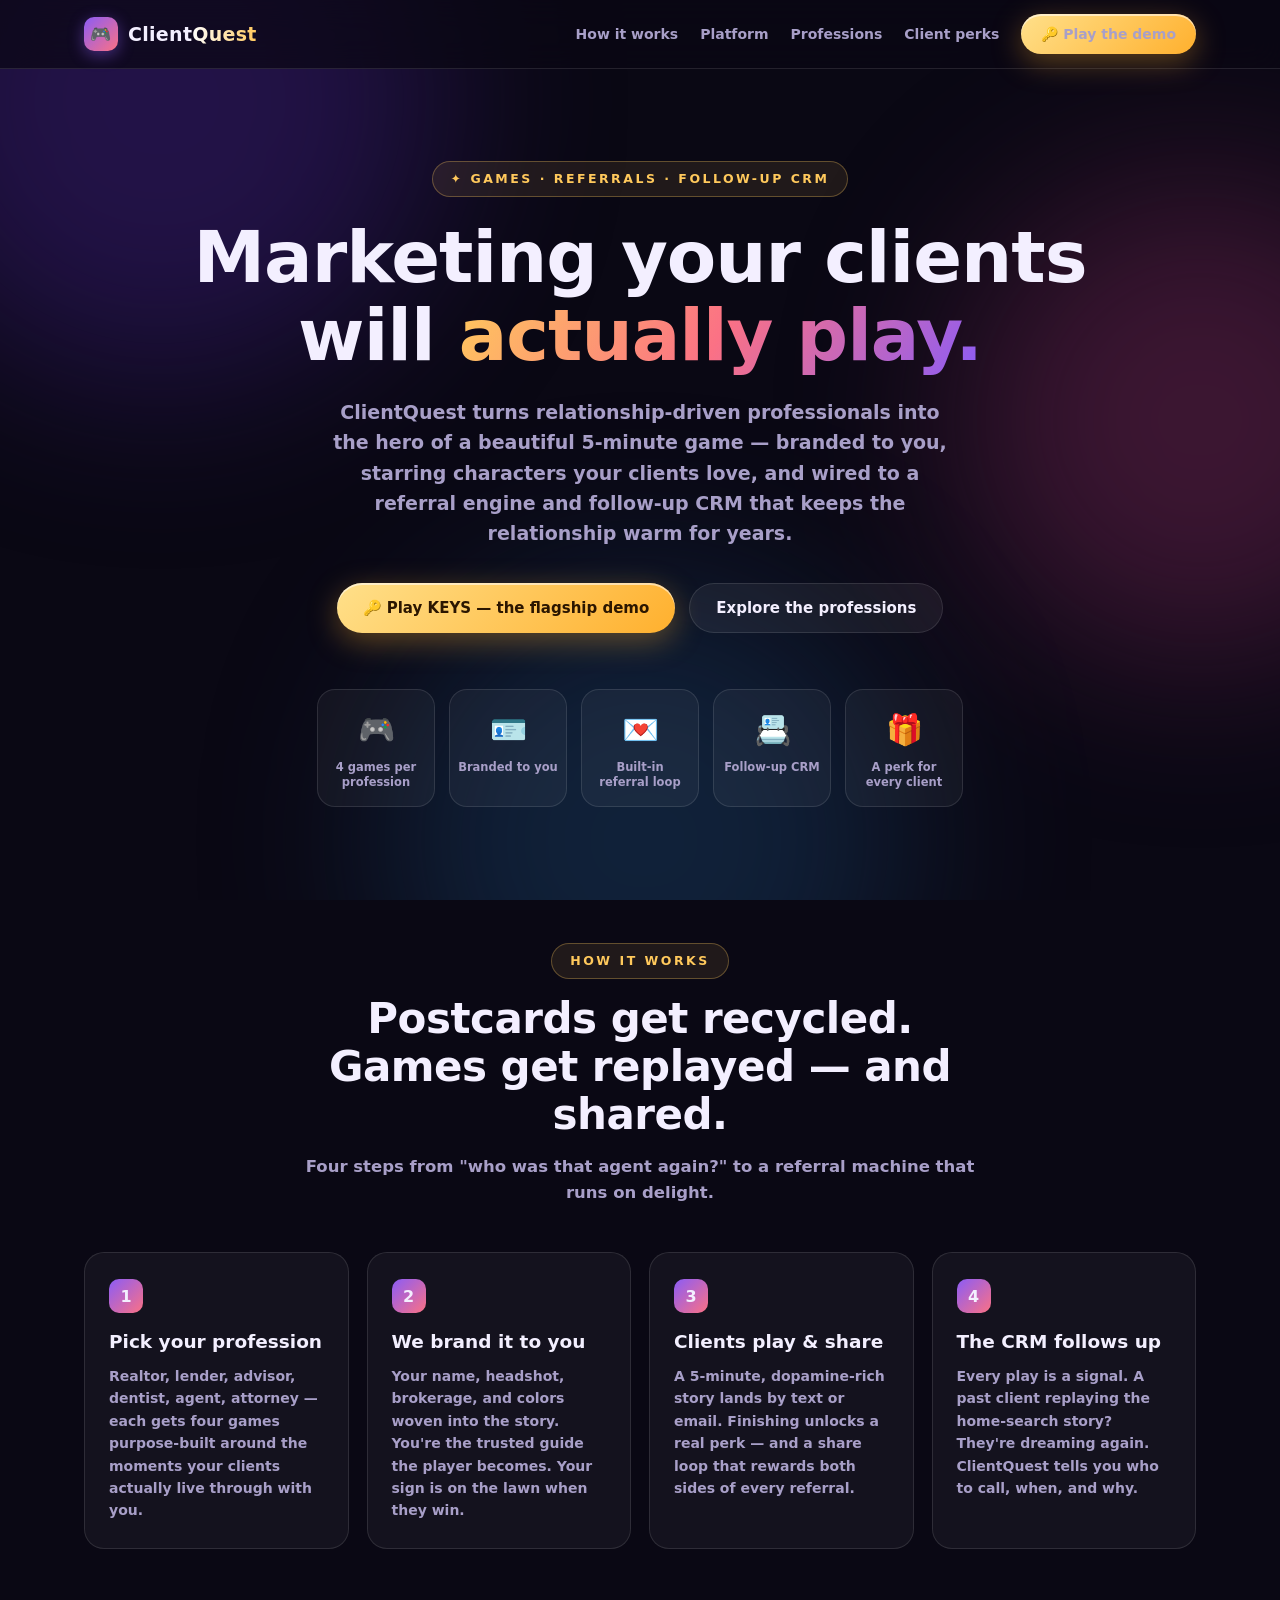
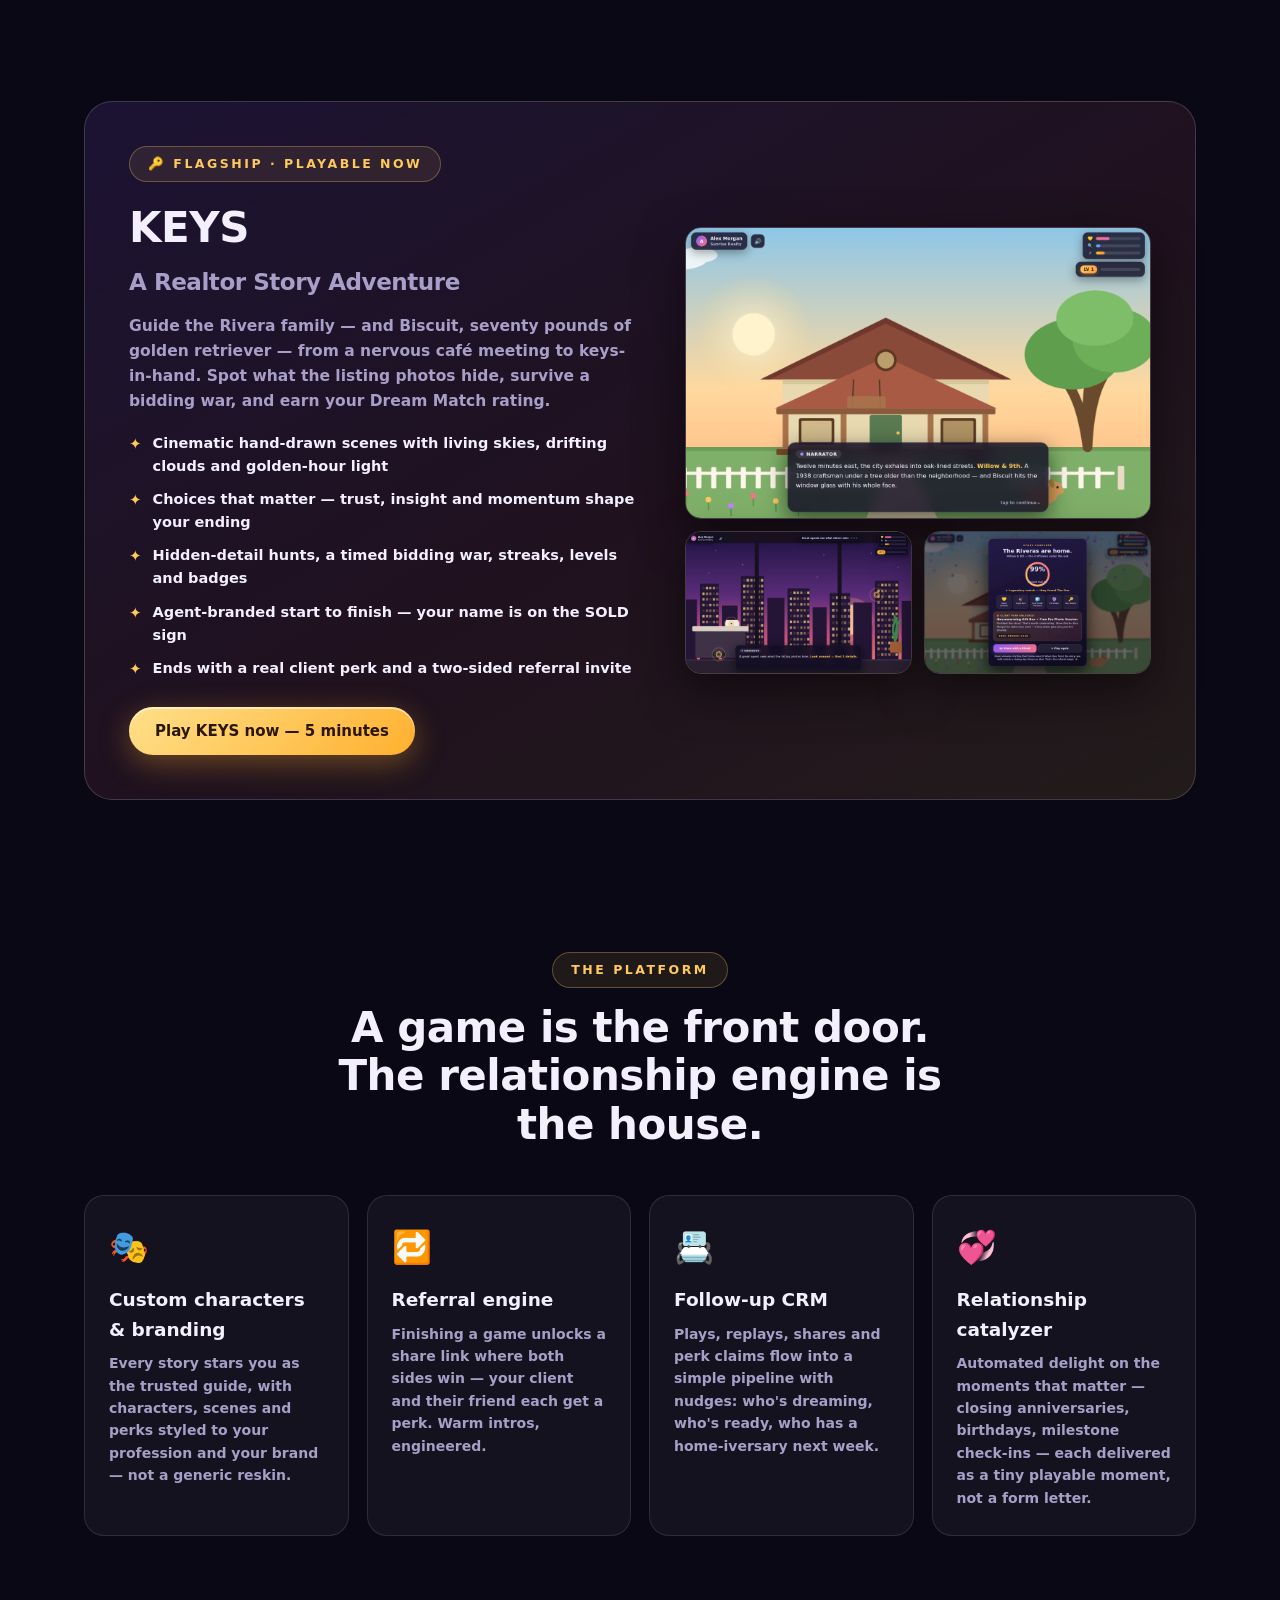
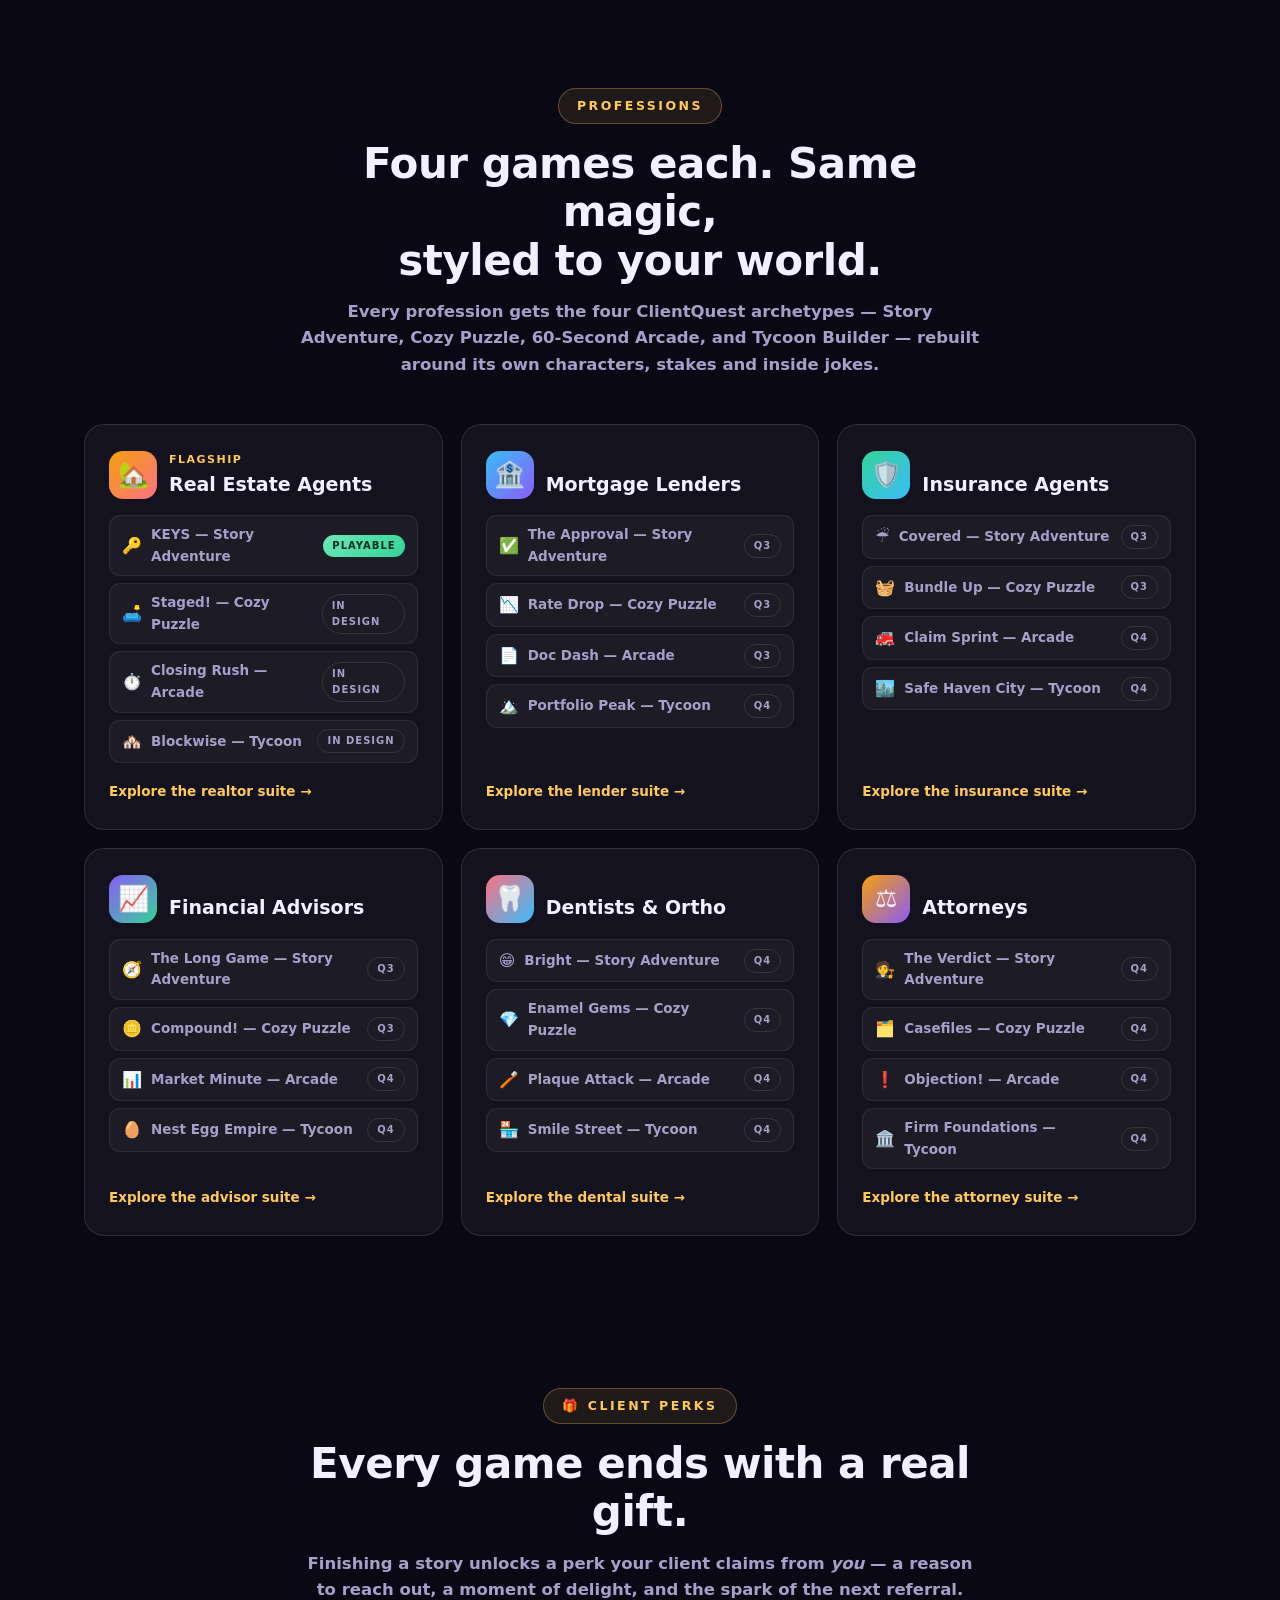
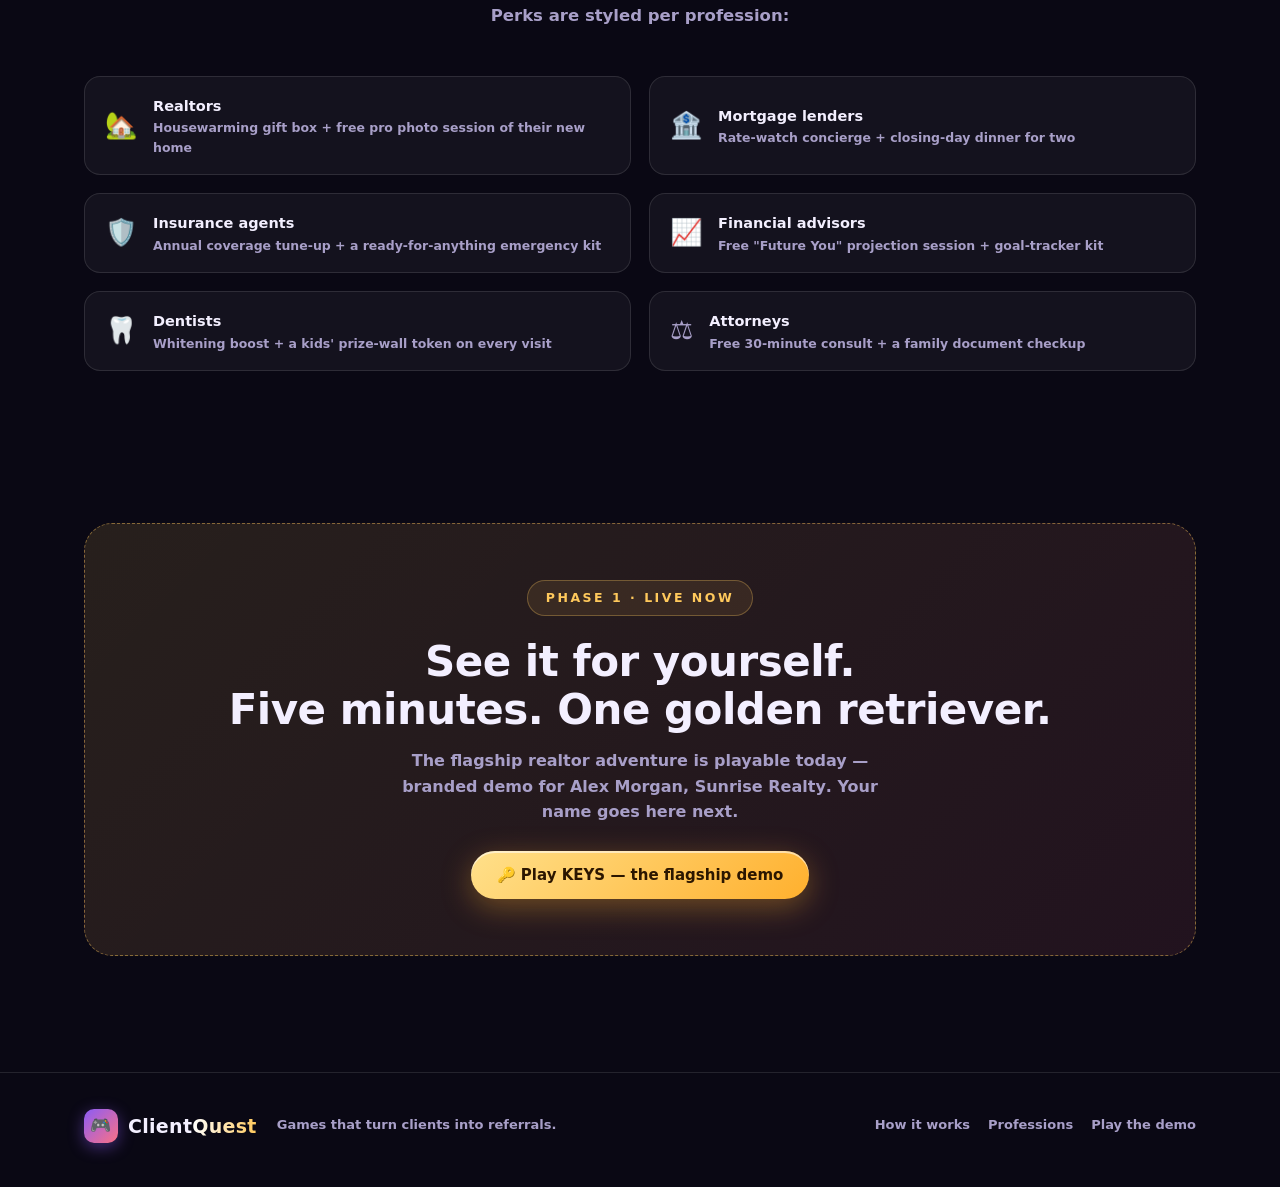
==== index.html @ b37cc3b4 "Add ClientQuest site and KEYS realtor story adventure flagship demo Phase 1: full marketing site (la" ====
<!DOCTYPE html>
<html lang="en">
<head>
<meta charset="UTF-8">
<meta name="viewport" content="width=device-width, initial-scale=1.0">
<title>ClientQuest — Marketing Your Clients Will Actually Play</title>
<meta name="description" content="Custom-branded story games for relationship-driven professionals. Every player becomes a warm lead: referral engine, follow-up CRM, and a fun perk for every client.">
<link rel="icon" href="data:image/svg+xml,<svg xmlns='http://www.w3.org/2000/svg' viewBox='0 0 100 100'><text y='.9em' font-size='90'>🎮</text></svg>">
<link rel="stylesheet" href="css/site.css">
</head>
<body>
<div class="bg-blobs"><div class="blob b1"></div><div class="blob b2"></div><div class="blob b3"></div></div>

<nav>
  <div class="nav-inner">
    <a class="logo" href="index.html"><span class="mark">🎮</span><span>Client<b>Quest</b></span></a>
    <div class="nav-links">
      <a href="#how">How it works</a>
      <a href="#platform">Platform</a>
      <a href="#professions">Professions</a>
      <a href="#perks">Client perks</a>
      <a class="btn btn-gold btn-sm" href="games/realtor/keys/index.html">🔑 Play the demo</a>
    </div>
  </div>
</nav>

<!-- ============ HERO ============ -->
<header class="hero wrap">
  <div class="kicker">✦ Games · Referrals · Follow-up CRM</div>
  <h1>Marketing your clients<br>will <span class="grad">actually play.</span></h1>
  <p class="sub">ClientQuest turns relationship-driven professionals into the hero of a beautiful 5-minute game — branded to you, starring characters your clients love, and wired to a referral engine and follow-up CRM that keeps the relationship warm for years.</p>
  <div class="ctas">
    <a class="btn btn-gold" href="games/realtor/keys/index.html">🔑 Play KEYS — the flagship demo</a>
    <a class="btn btn-ghost" href="#professions">Explore the professions</a>
  </div>
  <div class="tiles">
    <div class="tile"><span class="e">🎮</span><span class="n">4 games per profession</span></div>
    <div class="tile"><span class="e">🪪</span><span class="n">Branded to you</span></div>
    <div class="tile"><span class="e">💌</span><span class="n">Built-in referral loop</span></div>
    <div class="tile"><span class="e">📇</span><span class="n">Follow-up CRM</span></div>
    <div class="tile"><span class="e">🎁</span><span class="n">A perk for every client</span></div>
  </div>
</header>

<!-- ============ HOW IT WORKS ============ -->
<section id="how">
  <div class="wrap">
    <div class="sec-head reveal">
      <div class="kicker">How it works</div>
      <h2>Postcards get recycled.<br>Games get replayed — and shared.</h2>
      <p>Four steps from "who was that agent again?" to a referral machine that runs on delight.</p>
    </div>
    <div class="grid cols4">
      <div class="card reveal"><span class="step-num">1</span><h3>Pick your profession</h3><p>Realtor, lender, advisor, dentist, agent, attorney — each gets four games purpose-built around the moments your clients actually live through with you.</p></div>
      <div class="card reveal"><span class="step-num">2</span><h3>We brand it to you</h3><p>Your name, headshot, brokerage, and colors woven into the story. You're the trusted guide the player becomes. Your sign is on the lawn when they win.</p></div>
      <div class="card reveal"><span class="step-num">3</span><h3>Clients play &amp; share</h3><p>A 5-minute, dopamine-rich story lands by text or email. Finishing unlocks a real perk — and a share loop that rewards both sides of every referral.</p></div>
      <div class="card reveal"><span class="step-num">4</span><h3>The CRM follows up</h3><p>Every play is a signal. A past client replaying the home-search story? They're dreaming again. ClientQuest tells you who to call, when, and why.</p></div>
    </div>
  </div>
</section>

<!-- ============ FLAGSHIP DEMO ============ -->
<section id="demo">
  <div class="wrap">
    <div class="demo-panel reveal">
      <div>
        <div class="kicker">🔑 Flagship · Playable now</div>
        <h2>KEYS<br><span style="font-size:.55em;color:var(--muted)">A Realtor Story Adventure</span></h2>
        <p>Guide the Rivera family — and Biscuit, seventy pounds of golden retriever — from a nervous café meeting to keys-in-hand. Spot what the listing photos hide, survive a bidding war, and earn your Dream Match rating.</p>
        <ul class="feat-list">
          <li>Cinematic hand-drawn scenes with living skies, drifting clouds and golden-hour light</li>
          <li>Choices that matter — trust, insight and momentum shape your ending</li>
          <li>Hidden-detail hunts, a timed bidding war, streaks, levels and badges</li>
          <li>Agent-branded start to finish — your name is on the SOLD sign</li>
          <li>Ends with a real client perk and a two-sided referral invite</li>
        </ul>
        <a class="btn btn-gold" href="games/realtor/keys/index.html">Play KEYS now — 5 minutes</a>
      </div>
      <div class="demo-shots">
        <img class="wide" src="assets/keys-bungalow.png" alt="KEYS gameplay — the craftsman bungalow at golden hour">
        <img src="assets/keys-loft.png" alt="KEYS gameplay — hidden detail hunt in the downtown loft">
        <img src="assets/keys-end.png" alt="KEYS ending — Dream Match score, badges and client perk">
      </div>
    </div>
  </div>
</section>

<!-- ============ PLATFORM ============ -->
<section id="platform">
  <div class="wrap">
    <div class="sec-head reveal">
      <div class="kicker">The platform</div>
      <h2>A game is the front door.<br>The relationship engine is the house.</h2>
    </div>
    <div class="grid cols4">
      <div class="card reveal"><span class="e">🎭</span><h3>Custom characters &amp; branding</h3><p>Every story stars you as the trusted guide, with characters, scenes and perks styled to your profession and your brand — not a generic reskin.</p></div>
      <div class="card reveal"><span class="e">🔁</span><h3>Referral engine</h3><p>Finishing a game unlocks a share link where <b>both sides win</b> — your client and their friend each get a perk. Warm intros, engineered.</p></div>
      <div class="card reveal"><span class="e">📇</span><h3>Follow-up CRM</h3><p>Plays, replays, shares and perk claims flow into a simple pipeline with nudges: who's dreaming, who's ready, who has a home-iversary next week.</p></div>
      <div class="card reveal"><span class="e">💞</span><h3>Relationship catalyzer</h3><p>Automated delight on the moments that matter — closing anniversaries, birthdays, milestone check-ins — each delivered as a tiny playable moment, not a form letter.</p></div>
    </div>
  </div>
</section>

<!-- ============ PROFESSIONS ============ -->
<section id="professions">
  <div class="wrap">
    <div class="sec-head reveal">
      <div class="kicker">Professions</div>
      <h2>Four games each. Same magic,<br>styled to your world.</h2>
      <p>Every profession gets the four ClientQuest archetypes — Story Adventure, Cozy Puzzle, 60-Second Arcade, and Tycoon Builder — rebuilt around its own characters, stakes and inside jokes.</p>
    </div>
    <div class="grid cols3">

      <div class="card prof-card reveal" style="--pa:#f59e0b;--pb:#fb7185">
        <div class="top"><span class="pe">🏡</span><div><div class="flag">Flagship</div><h3>Real Estate Agents</h3></div></div>
        <ul class="gamelist">
          <li><span class="ge">🔑</span>KEYS — Story Adventure<span class="live">PLAYABLE</span></li>
          <li><span class="ge">🛋️</span>Staged! — Cozy Puzzle<span class="soon">IN DESIGN</span></li>
          <li><span class="ge">⏱️</span>Closing Rush — Arcade<span class="soon">IN DESIGN</span></li>
          <li><span class="ge">🏘️</span>Blockwise — Tycoon<span class="soon">IN DESIGN</span></li>
        </ul>
        <a class="more" href="professions/real-estate.html">Explore the realtor suite →</a>
      </div>

      <div class="card prof-card reveal" style="--pa:#38bdf8;--pb:#8b5cf6">
        <div class="top"><span class="pe">🏦</span><div><div class="flag">&nbsp;</div><h3>Mortgage Lenders</h3></div></div>
        <ul class="gamelist">
          <li><span class="ge">✅</span>The Approval — Story Adventure<span class="soon">Q3</span></li>
          <li><span class="ge">📉</span>Rate Drop — Cozy Puzzle<span class="soon">Q3</span></li>
          <li><span class="ge">📄</span>Doc Dash — Arcade<span class="soon">Q3</span></li>
          <li><span class="ge">🏔️</span>Portfolio Peak — Tycoon<span class="soon">Q4</span></li>
        </ul>
        <a class="more" href="professions/mortgage-lenders.html">Explore the lender suite →</a>
      </div>

      <div class="card prof-card reveal" style="--pa:#34d399;--pb:#38bdf8">
        <div class="top"><span class="pe">🛡️</span><div><div class="flag">&nbsp;</div><h3>Insurance Agents</h3></div></div>
        <ul class="gamelist">
          <li><span class="ge">☔</span>Covered — Story Adventure<span class="soon">Q3</span></li>
          <li><span class="ge">🧺</span>Bundle Up — Cozy Puzzle<span class="soon">Q3</span></li>
          <li><span class="ge">🚒</span>Claim Sprint — Arcade<span class="soon">Q4</span></li>
          <li><span class="ge">🏙️</span>Safe Haven City — Tycoon<span class="soon">Q4</span></li>
        </ul>
        <a class="more" href="professions/insurance-agents.html">Explore the insurance suite →</a>
      </div>

      <div class="card prof-card reveal" style="--pa:#8b5cf6;--pb:#34d399">
        <div class="top"><span class="pe">📈</span><div><div class="flag">&nbsp;</div><h3>Financial Advisors</h3></div></div>
        <ul class="gamelist">
          <li><span class="ge">🧭</span>The Long Game — Story Adventure<span class="soon">Q3</span></li>
          <li><span class="ge">🪙</span>Compound! — Cozy Puzzle<span class="soon">Q3</span></li>
          <li><span class="ge">📊</span>Market Minute — Arcade<span class="soon">Q4</span></li>
          <li><span class="ge">🥚</span>Nest Egg Empire — Tycoon<span class="soon">Q4</span></li>
        </ul>
        <a class="more" href="professions/financial-advisors.html">Explore the advisor suite →</a>
      </div>

      <div class="card prof-card reveal" style="--pa:#fb7185;--pb:#38bdf8">
        <div class="top"><span class="pe">🦷</span><div><div class="flag">&nbsp;</div><h3>Dentists &amp; Ortho</h3></div></div>
        <ul class="gamelist">
          <li><span class="ge">😁</span>Bright — Story Adventure<span class="soon">Q4</span></li>
          <li><span class="ge">💎</span>Enamel Gems — Cozy Puzzle<span class="soon">Q4</span></li>
          <li><span class="ge">🪥</span>Plaque Attack — Arcade<span class="soon">Q4</span></li>
          <li><span class="ge">🏪</span>Smile Street — Tycoon<span class="soon">Q4</span></li>
        </ul>
        <a class="more" href="professions/dentists.html">Explore the dental suite →</a>
      </div>

      <div class="card prof-card reveal" style="--pa:#f59e0b;--pb:#8b5cf6">
        <div class="top"><span class="pe">⚖️</span><div><div class="flag">&nbsp;</div><h3>Attorneys</h3></div></div>
        <ul class="gamelist">
          <li><span class="ge">🧑‍⚖️</span>The Verdict — Story Adventure<span class="soon">Q4</span></li>
          <li><span class="ge">🗂️</span>Casefiles — Cozy Puzzle<span class="soon">Q4</span></li>
          <li><span class="ge">❗</span>Objection! — Arcade<span class="soon">Q4</span></li>
          <li><span class="ge">🏛️</span>Firm Foundations — Tycoon<span class="soon">Q4</span></li>
        </ul>
        <a class="more" href="professions/attorneys.html">Explore the attorney suite →</a>
      </div>

    </div>
  </div>
</section>

<!-- ============ PERKS ============ -->
<section id="perks">
  <div class="wrap">
    <div class="sec-head reveal">
      <div class="kicker">🎁 Client perks</div>
      <h2>Every game ends with a real gift.</h2>
      <p>Finishing a story unlocks a perk your client claims from <em>you</em> — a reason to reach out, a moment of delight, and the spark of the next referral. Perks are styled per profession:</p>
    </div>
    <div class="grid cols2">
      <div class="perk-row reveal"><span class="pe">🏡</span><div><b>Realtors</b><span>Housewarming gift box + free pro photo session of their new home</span></div></div>
      <div class="perk-row reveal"><span class="pe">🏦</span><div><b>Mortgage lenders</b><span>Rate-watch concierge + closing-day dinner for two</span></div></div>
      <div class="perk-row reveal"><span class="pe">🛡️</span><div><b>Insurance agents</b><span>Annual coverage tune-up + a ready-for-anything emergency kit</span></div></div>
      <div class="perk-row reveal"><span class="pe">📈</span><div><b>Financial advisors</b><span>Free "Future You" projection session + goal-tracker kit</span></div></div>
      <div class="perk-row reveal"><span class="pe">🦷</span><div><b>Dentists</b><span>Whitening boost + a kids' prize-wall token on every visit</span></div></div>
      <div class="perk-row reveal"><span class="pe">⚖️</span><div><b>Attorneys</b><span>Free 30-minute consult + a family document checkup</span></div></div>
    </div>
  </div>
</section>

<!-- ============ CTA ============ -->
<section>
  <div class="wrap">
    <div class="cta-band reveal">
      <div class="kicker">Phase 1 · Live now</div>
      <h2>See it for yourself.<br>Five minutes. One golden retriever.</h2>
      <p style="color:var(--muted);font-weight:600;margin:14px auto 26px;max-width:520px">The flagship realtor adventure is playable today — branded demo for <b>Alex Morgan, Sunrise Realty</b>. Your name goes here next.</p>
      <a class="btn btn-gold" href="games/realtor/keys/index.html">🔑 Play KEYS — the flagship demo</a>
    </div>
  </div>
</section>

<footer>
  <div class="wrap foot-inner">
    <a class="logo" href="index.html"><span class="mark">🎮</span><span>Client<b>Quest</b></span></a>
    <span class="muted">Games that turn clients into referrals.</span>
    <div class="right">
      <a href="#how">How it works</a>
      <a href="#professions">Professions</a>
      <a href="games/realtor/keys/index.html">Play the demo</a>
    </div>
  </div>
</footer>

<script src="js/site.js"></script>
</body>
</html>
---- css/site.css ----
/* =====================================================
   ClientQuest — shared site styles
===================================================== */
:root{
  --ink:#0a0814;
  --ink2:#110d22;
  --card:rgba(255,255,255,.045);
  --edge:rgba(255,255,255,.11);
  --text:#f3efff;
  --muted:#a89fc8;
  --gold:#ffc95c;
  --gold-hot:#ffb02e;
  --violet:#8b5cf6;
  --rose:#fb7185;
  --sky:#38bdf8;
  --mint:#34d399;
  --radius:20px;
  --maxw:1160px;
}
*{margin:0;padding:0;box-sizing:border-box}
html{scroll-behavior:smooth}
body{
  font-family:ui-rounded,'SF Pro Rounded','Segoe UI',system-ui,-apple-system,sans-serif;
  background:var(--ink);color:var(--text);line-height:1.6;overflow-x:hidden;
}
a{color:inherit;text-decoration:none}
img{max-width:100%;display:block}
.wrap{max-width:var(--maxw);margin:0 auto;padding:0 24px}

/* ---------- background glow ---------- */
.bg-blobs{position:fixed;inset:0;z-index:-1;overflow:hidden;pointer-events:none}
.blob{position:absolute;border-radius:50%;filter:blur(90px);opacity:.5;animation:blobfloat 18s ease-in-out infinite alternate}
.blob.b1{width:560px;height:560px;background:#3b1d7a;top:-180px;left:-120px}
.blob.b2{width:480px;height:480px;background:#6e2450;top:20%;right:-160px;animation-delay:-6s}
.blob.b3{width:520px;height:520px;background:#173a5e;bottom:-200px;left:30%;animation-delay:-12s}
@keyframes blobfloat{from{transform:translate(0,0) scale(1)}to{transform:translate(60px,40px) scale(1.12)}}

/* ---------- nav ---------- */
nav{
  position:sticky;top:0;z-index:100;backdrop-filter:blur(16px);
  background:rgba(10,8,20,.72);border-bottom:1px solid var(--edge);
}
.nav-inner{max-width:var(--maxw);margin:0 auto;padding:14px 24px;display:flex;align-items:center;gap:26px}
.logo{display:flex;align-items:center;gap:10px;font-weight:900;font-size:19px;letter-spacing:.3px}
.logo .mark{
  width:34px;height:34px;border-radius:10px;display:grid;place-items:center;font-size:17px;
  background:linear-gradient(135deg,var(--violet),var(--rose));box-shadow:0 4px 16px rgba(139,92,246,.45);
}
.logo b{background:linear-gradient(90deg,#fff,var(--gold));-webkit-background-clip:text;background-clip:text;color:transparent}
.nav-links{display:flex;gap:22px;margin-left:auto;align-items:center}
.nav-links a{font-size:14px;font-weight:700;color:var(--muted);transition:color .2s}
.nav-links a:hover{color:var(--text)}
.btn{
  display:inline-flex;align-items:center;gap:8px;font-weight:900;cursor:pointer;border:none;font-family:inherit;
  border-radius:99px;transition:transform .18s,box-shadow .18s;white-space:nowrap;
}
.btn-gold{
  background:linear-gradient(135deg,#ffe08a,var(--gold-hot));color:#2b1600;
  padding:12px 26px;font-size:15px;box-shadow:0 8px 30px rgba(255,176,46,.35),inset 0 2px 0 rgba(255,255,255,.55);
}
.btn-gold:hover{transform:translateY(-2px) scale(1.03);box-shadow:0 12px 44px rgba(255,176,46,.5),inset 0 2px 0 rgba(255,255,255,.55)}
.btn-ghost{
  background:rgba(255,255,255,.06);color:var(--text);border:1.5px solid var(--edge);
  padding:12px 26px;font-size:15px;
}
.btn-ghost:hover{transform:translateY(-2px);border-color:rgba(255,255,255,.3)}
.btn-sm{padding:9px 20px;font-size:13.5px}

/* ---------- hero ---------- */
.hero{padding:92px 0 60px;text-align:center;position:relative}
.kicker{
  display:inline-flex;align-items:center;gap:8px;font-size:12.5px;font-weight:900;letter-spacing:2.5px;
  text-transform:uppercase;color:var(--gold);background:rgba(255,201,92,.09);
  border:1px solid rgba(255,201,92,.3);border-radius:99px;padding:7px 18px;margin-bottom:22px;
}
h1{
  font-size:clamp(38px,6.4vw,72px);font-weight:900;line-height:1.08;letter-spacing:-1px;
  max-width:900px;margin:0 auto;
}
h1 .grad{background:linear-gradient(120deg,var(--gold) 0%,var(--rose) 50%,var(--violet) 100%);-webkit-background-clip:text;background-clip:text;color:transparent}
.hero .sub{max-width:640px;margin:22px auto 0;font-size:clamp(16px,2.2vw,19px);color:var(--muted);font-weight:600}
.hero .ctas{display:flex;gap:14px;justify-content:center;margin-top:34px;flex-wrap:wrap}
.hero .tiles{display:flex;gap:14px;justify-content:center;margin-top:56px;flex-wrap:wrap}
.tile{
  display:flex;flex-direction:column;align-items:center;gap:6px;width:118px;
  background:var(--card);border:1px solid var(--edge);border-radius:18px;padding:16px 8px;
  animation:tilefloat 5s ease-in-out infinite alternate;
}
.tile:nth-child(2){animation-delay:-1.2s}.tile:nth-child(3){animation-delay:-2.4s}
.tile:nth-child(4){animation-delay:-3.6s}.tile:nth-child(5){animation-delay:-4.2s}
@keyframes tilefloat{from{transform:translateY(0)}to{transform:translateY(-10px)}}
.tile .e{font-size:30px}
.tile .n{font-size:11.5px;font-weight:800;color:var(--muted);text-align:center;line-height:1.3}

/* ---------- sections ---------- */
section{padding:76px 0}
.sec-head{text-align:center;max-width:680px;margin:0 auto 46px}
.sec-head .kicker{margin-bottom:16px}
h2{font-size:clamp(28px,4.4vw,42px);font-weight:900;line-height:1.15;letter-spacing:-.5px}
.sec-head p{color:var(--muted);font-weight:600;margin-top:14px;font-size:16.5px}

.grid{display:grid;gap:18px}
.grid.cols4{grid-template-columns:repeat(4,1fr)}
.grid.cols3{grid-template-columns:repeat(3,1fr)}
.grid.cols2{grid-template-columns:repeat(2,1fr)}
@media(max-width:960px){.grid.cols4{grid-template-columns:repeat(2,1fr)}.grid.cols3{grid-template-columns:repeat(2,1fr)}}
@media(max-width:600px){.grid.cols4,.grid.cols3,.grid.cols2{grid-template-columns:1fr}}

.card{
  background:var(--card);border:1px solid var(--edge);border-radius:var(--radius);
  padding:26px 24px;transition:transform .25s,border-color .25s,box-shadow .25s;
}
.card:hover{transform:translateY(-4px);border-color:rgba(255,255,255,.24);box-shadow:0 18px 50px rgba(0,0,0,.4)}
.card .e{font-size:32px;margin-bottom:12px;display:inline-block}
.card h3{font-size:18.5px;font-weight:900;margin-bottom:8px}
.card p{font-size:14px;color:var(--muted);font-weight:600;line-height:1.6}
.step-num{
  display:inline-grid;place-items:center;width:34px;height:34px;border-radius:10px;margin-bottom:14px;
  background:linear-gradient(135deg,var(--violet),var(--rose));font-weight:900;font-size:16px;
}

/* ---------- profession cards ---------- */
.prof-card{display:flex;flex-direction:column;gap:12px;position:relative;overflow:hidden}
.prof-card .top{display:flex;align-items:center;gap:12px}
.prof-card .pe{
  width:48px;height:48px;border-radius:14px;display:grid;place-items:center;font-size:25px;
  background:linear-gradient(135deg,var(--pa,#8b5cf6),var(--pb,#fb7185));
}
.prof-card h3{margin:0;font-size:19px}
.prof-card .flag{font-size:11px;font-weight:900;letter-spacing:1.5px;color:var(--gold);text-transform:uppercase}
.gamelist{list-style:none;display:flex;flex-direction:column;gap:7px;margin:4px 0 6px}
.gamelist li{
  display:flex;align-items:center;gap:9px;font-size:13.5px;font-weight:700;color:var(--muted);
  background:rgba(255,255,255,.04);border:1px solid rgba(255,255,255,.07);border-radius:11px;padding:8px 12px;
}
.gamelist .ge{font-size:16px}
.gamelist .live{
  margin-left:auto;font-size:10px;font-weight:900;letter-spacing:1px;color:#052e1b;
  background:linear-gradient(135deg,#6ee7b7,#34d399);border-radius:99px;padding:3px 9px;
}
.gamelist .soon{margin-left:auto;font-size:10px;font-weight:800;letter-spacing:1px;color:var(--muted);border:1px solid var(--edge);border-radius:99px;padding:3px 9px}
.prof-card .more{margin-top:auto;font-size:13.5px;font-weight:900;color:var(--gold)}
.prof-card .more:hover{text-decoration:underline}

/* ---------- demo showcase ---------- */
.demo-panel{
  display:grid;grid-template-columns:1.05fr .95fr;gap:40px;align-items:center;
  background:linear-gradient(150deg,rgba(139,92,246,.14),rgba(251,113,133,.09) 55%,rgba(255,201,92,.1));
  border:1.5px solid rgba(255,255,255,.16);border-radius:28px;padding:44px;
}
@media(max-width:880px){.demo-panel{grid-template-columns:1fr;padding:30px 22px}}
.demo-panel h2{margin-bottom:14px}
.demo-panel p{color:var(--muted);font-weight:600;font-size:15.5px;margin-bottom:12px}
.demo-shots{display:grid;grid-template-columns:1fr 1fr;gap:12px}
.demo-shots img{
  border-radius:16px;border:1px solid rgba(255,255,255,.18);box-shadow:0 16px 46px rgba(0,0,0,.5);
  transition:transform .3s;
}
.demo-shots img:hover{transform:scale(1.04) rotate(-.5deg)}
.demo-shots img.wide{grid-column:1/-1}
.feat-list{list-style:none;display:flex;flex-direction:column;gap:10px;margin:18px 0 26px}
.feat-list li{display:flex;gap:11px;font-size:14.5px;font-weight:700;color:var(--text)}
.feat-list li::before{content:'✦';color:var(--gold);font-size:15px}

/* ---------- perks ---------- */
.perk-row{
  display:flex;align-items:center;gap:16px;background:var(--card);border:1px solid var(--edge);
  border-radius:16px;padding:16px 20px;
}
.perk-row .pe{font-size:26px}
.perk-row b{font-size:14.5px}
.perk-row span{display:block;font-size:12.5px;color:var(--muted);font-weight:600}

/* ---------- CTA band + footer ---------- */
.cta-band{
  text-align:center;background:linear-gradient(135deg,rgba(255,201,92,.12),rgba(251,113,133,.1));
  border:1.5px dashed rgba(255,201,92,.45);border-radius:28px;padding:56px 30px;
}
footer{border-top:1px solid var(--edge);padding:36px 0 44px;margin-top:40px}
.foot-inner{display:flex;align-items:center;gap:20px;flex-wrap:wrap}
.foot-inner .muted{color:var(--muted);font-size:13px;font-weight:600}
.foot-inner .right{margin-left:auto;display:flex;gap:18px}
.foot-inner .right a{color:var(--muted);font-size:13px;font-weight:700}
.foot-inner .right a:hover{color:var(--text)}

/* ---------- reveal on scroll ---------- */
.reveal{opacity:0;transform:translateY(26px);transition:opacity .7s ease,transform .7s cubic-bezier(.2,.8,.3,1)}
.reveal.in{opacity:1;transform:none}

/* ---------- profession page hero ---------- */
.prof-hero{padding:80px 0 40px;text-align:center}
.prof-hero .pe-big{
  width:84px;height:84px;border-radius:24px;display:grid;place-items:center;font-size:44px;margin:0 auto 20px;
  background:linear-gradient(135deg,var(--pa,#8b5cf6),var(--pb,#fb7185));box-shadow:0 16px 50px rgba(0,0,0,.45);
}
.game-card{display:flex;flex-direction:column;gap:10px}
.game-card .gtop{display:flex;align-items:center;gap:10px}
.game-card .ge{font-size:28px}
.game-card .arch{font-size:11px;font-weight:900;letter-spacing:1.5px;text-transform:uppercase;color:var(--muted)}
.game-card h3{margin:0}
.game-card .status{margin-top:auto;padding-top:10px}
.pill-live{
  display:inline-block;font-size:11px;font-weight:900;letter-spacing:1px;color:#052e1b;
  background:linear-gradient(135deg,#6ee7b7,#34d399);border-radius:99px;padding:5px 14px;
}
.pill-soon{
  display:inline-block;font-size:11px;font-weight:900;letter-spacing:1px;color:var(--muted);
  border:1px solid var(--edge);border-radius:99px;padding:5px 14px;
}
.breadcrumb{font-size:13px;font-weight:700;color:var(--muted);padding-top:22px}
.breadcrumb a:hover{color:var(--gold)}

@media(max-width:720px){
  .nav-links a:not(.btn){display:none}
  .hero{padding:64px 0 40px}
}
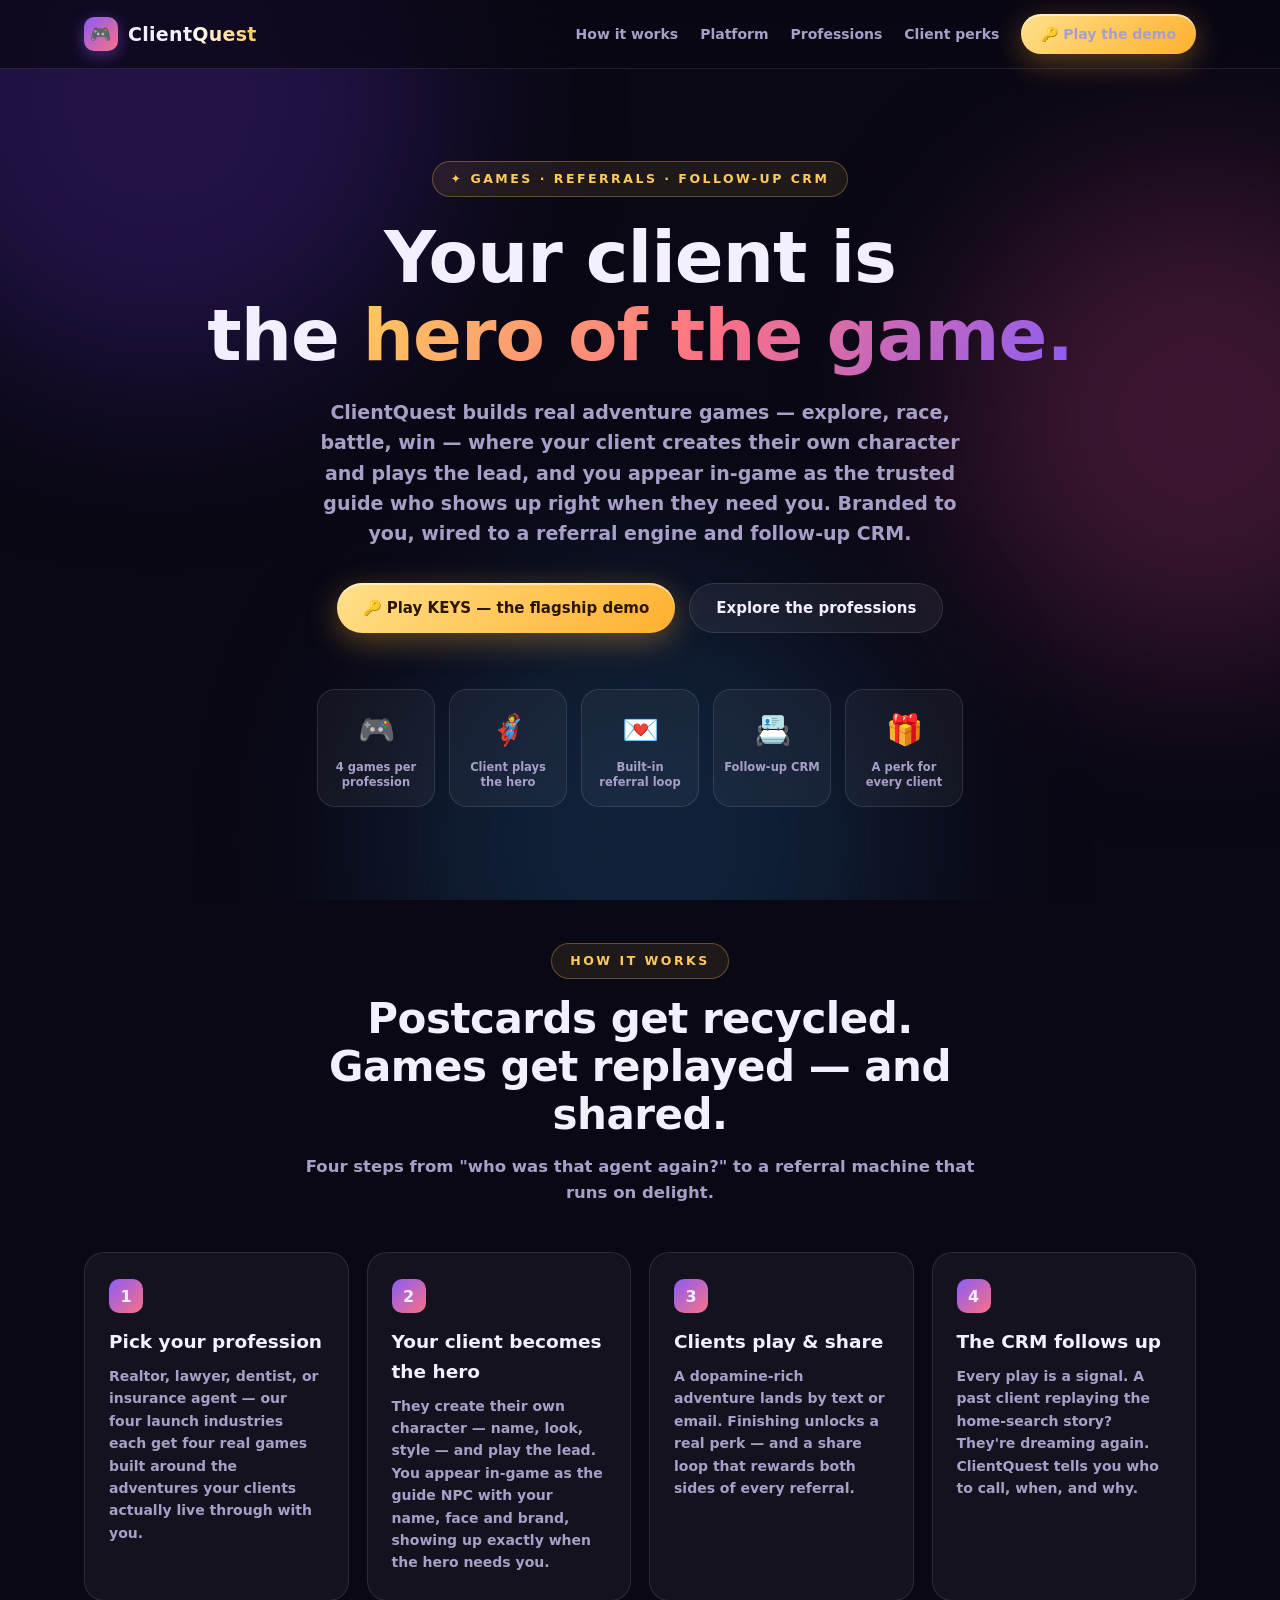
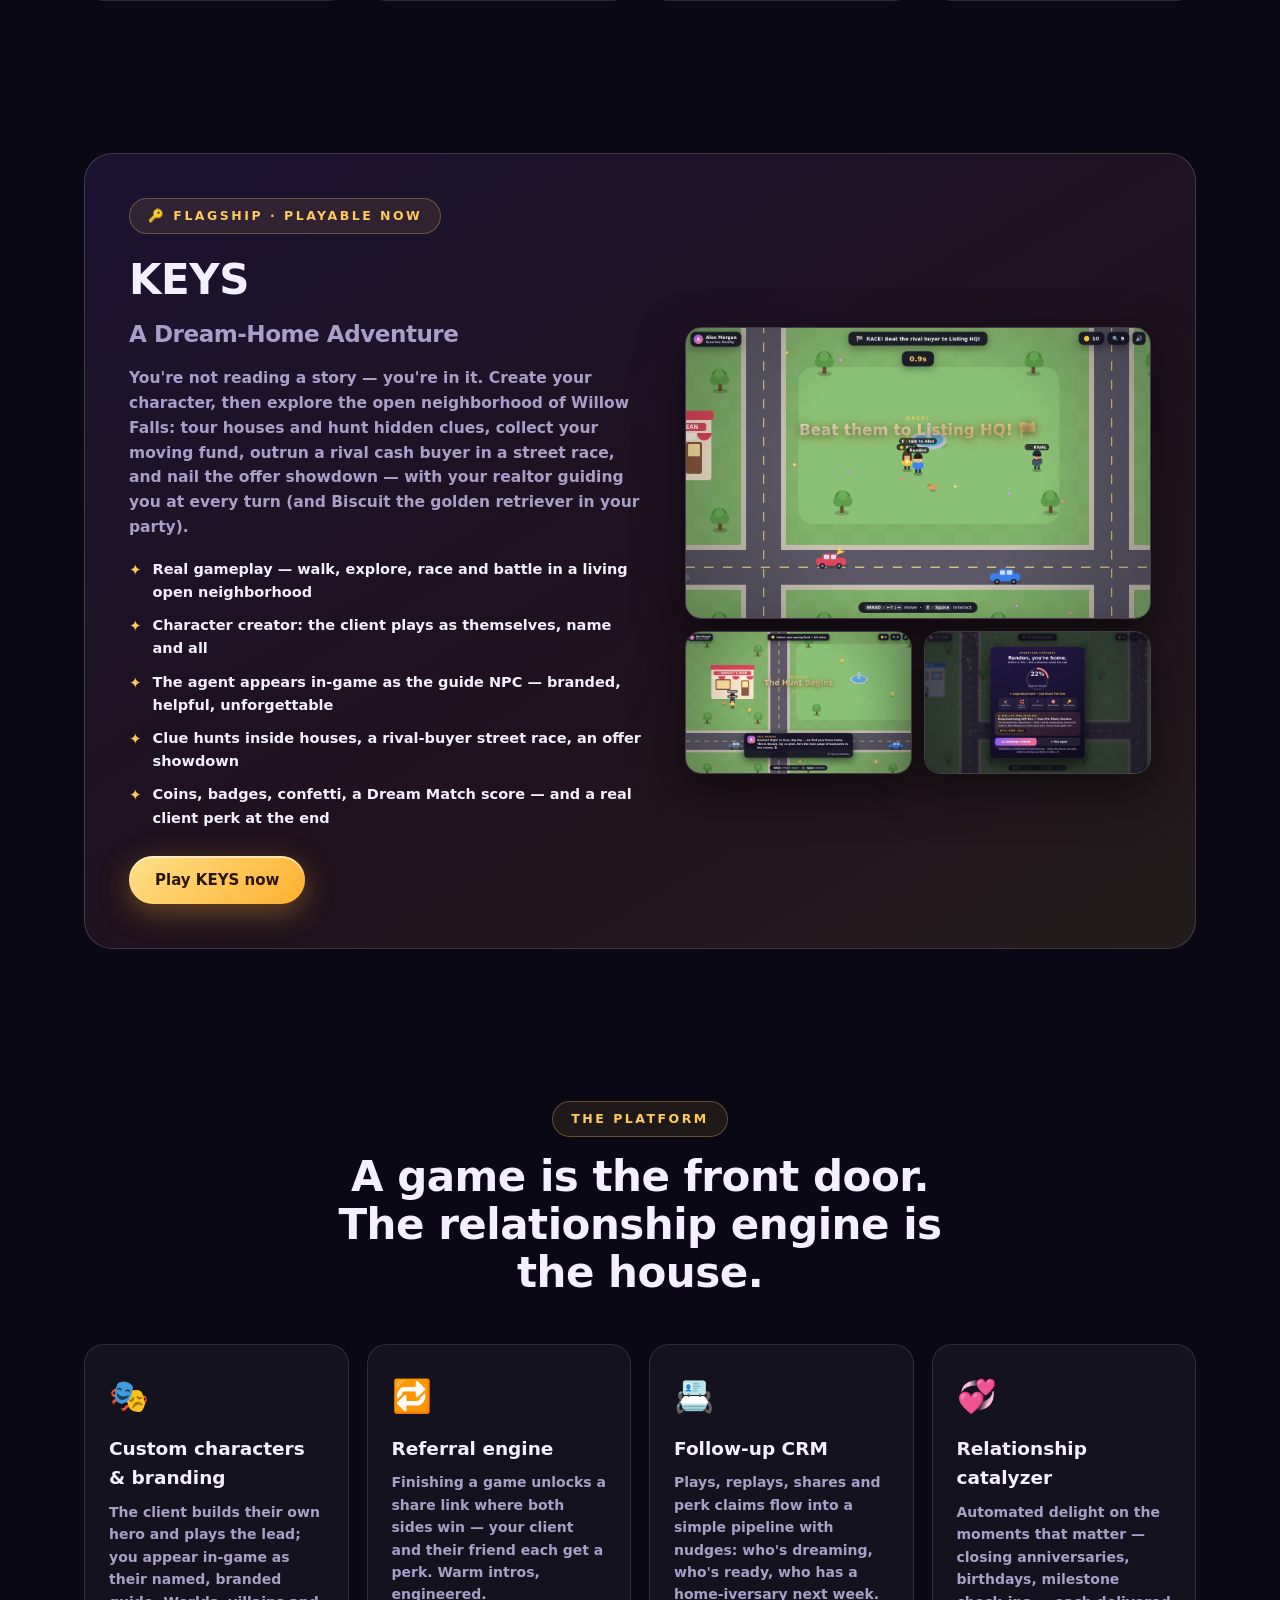
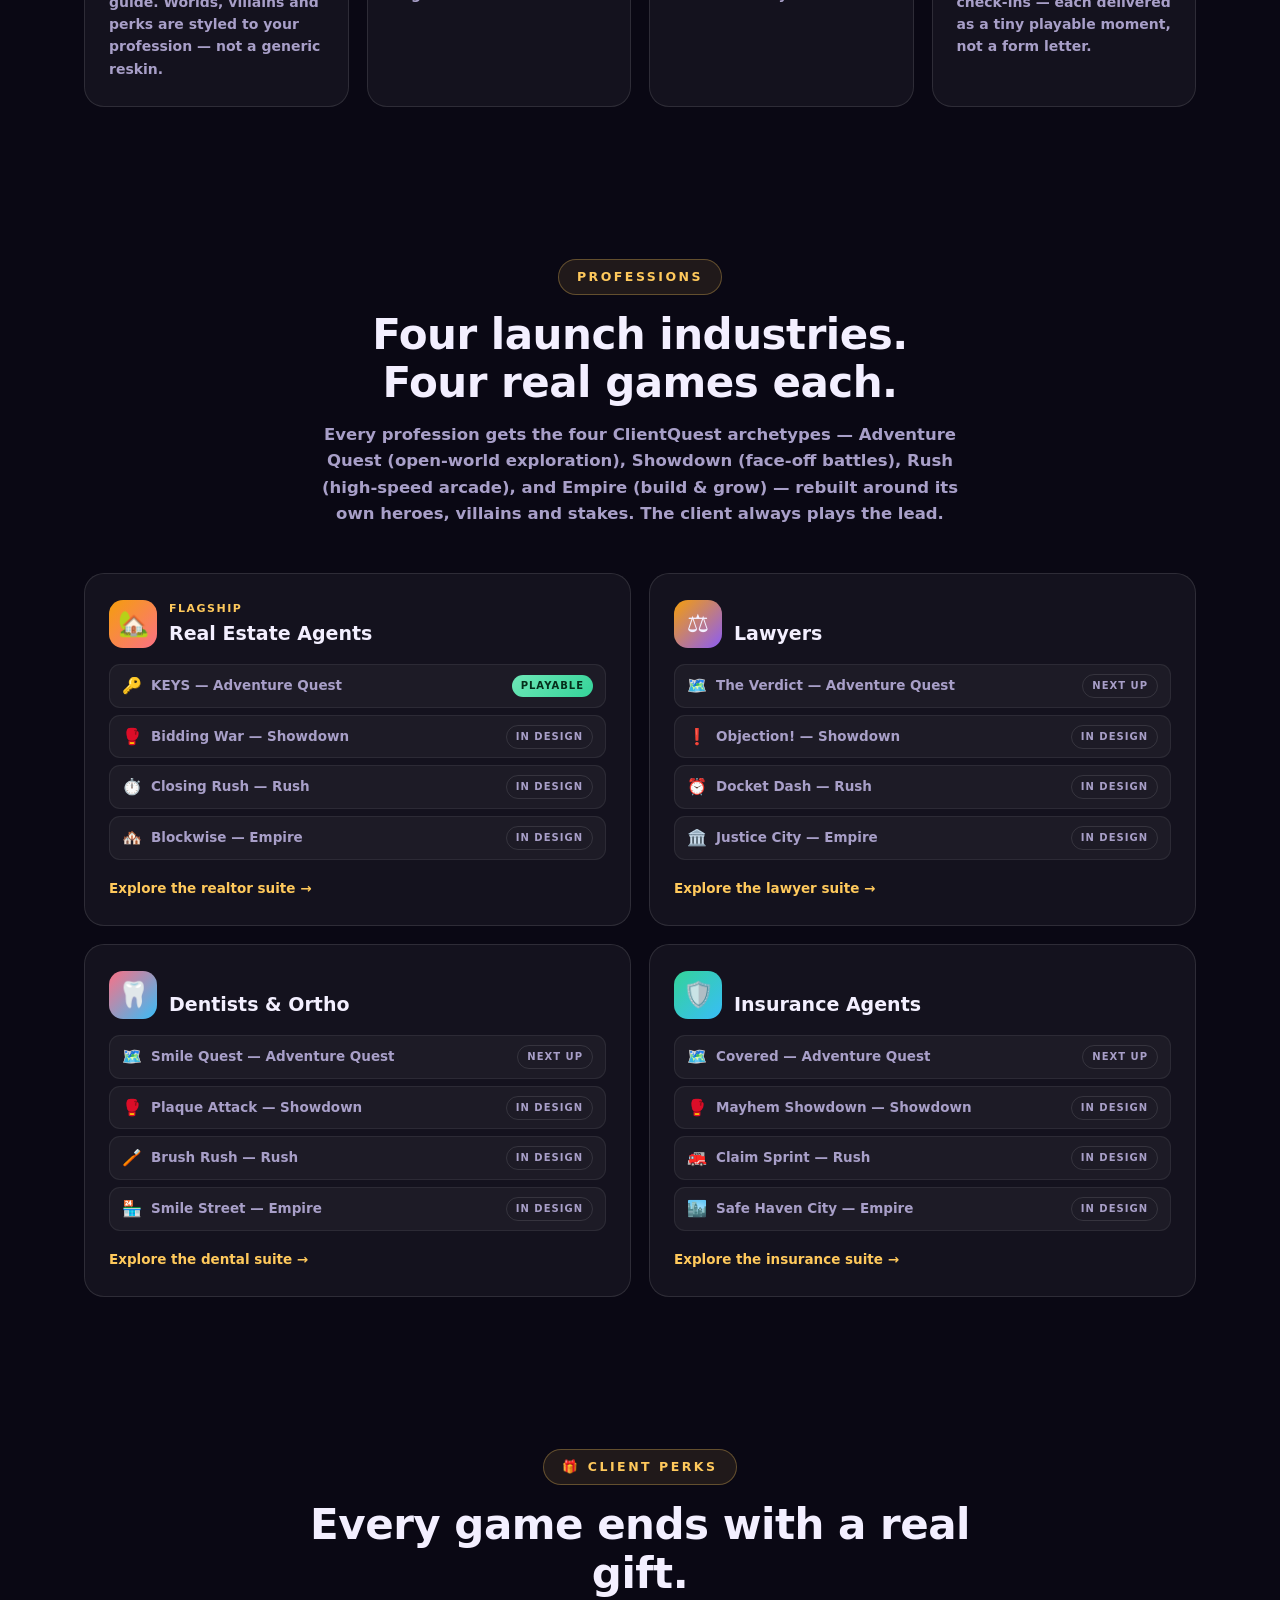
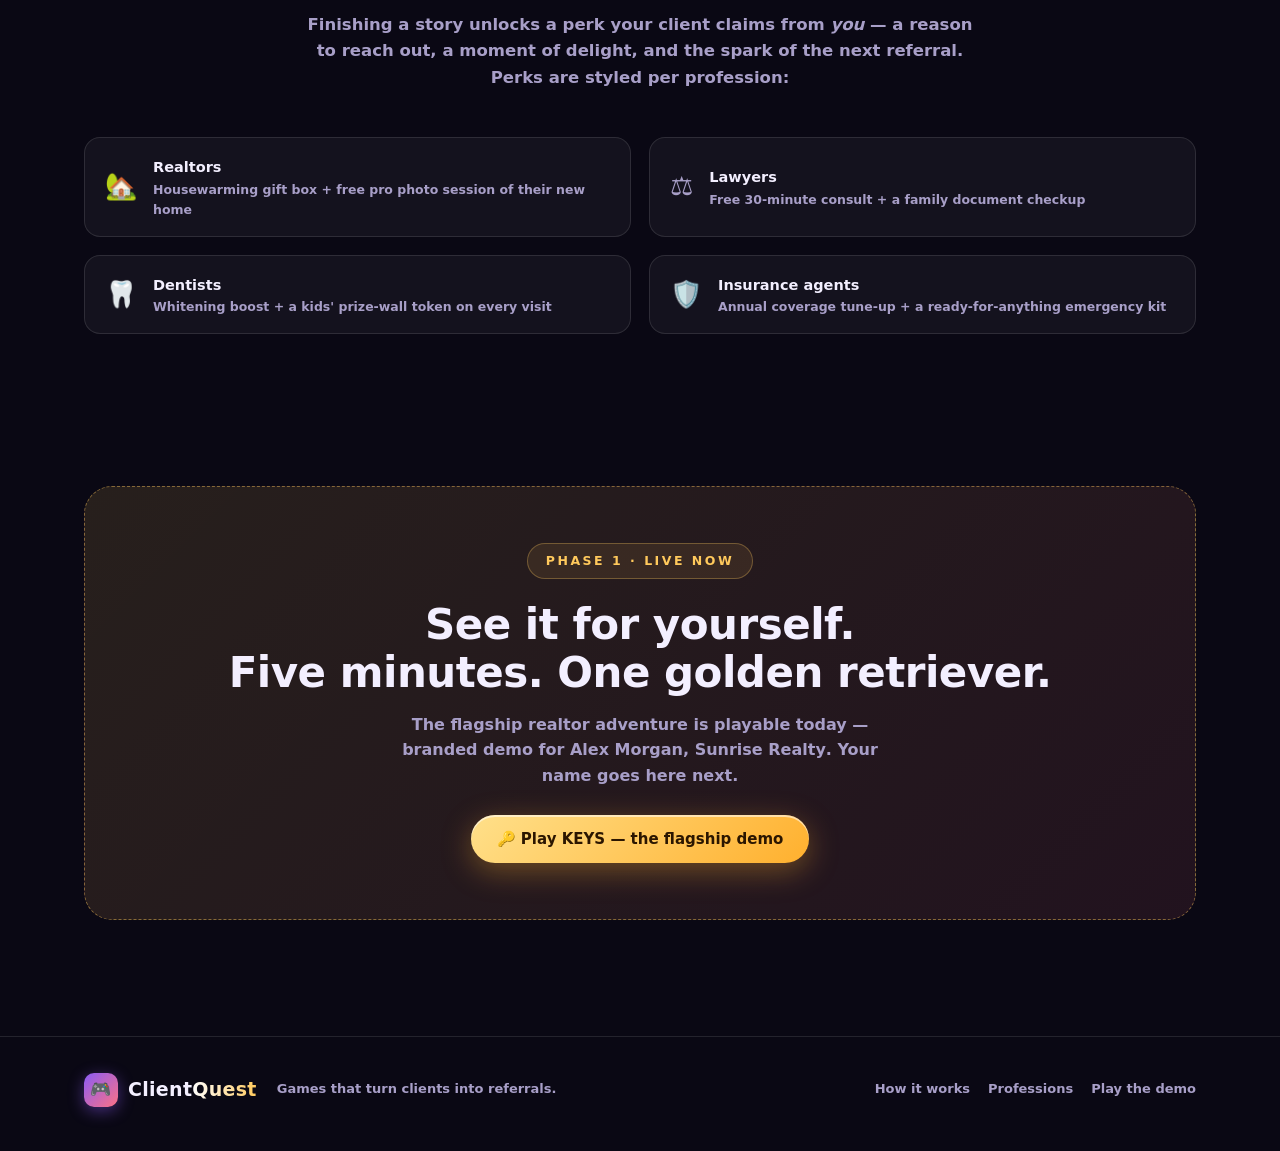
==== commit 053a40f3: "Rebuild KEYS as playable open-world adventure; focus site on 4 launch industries The flagship is now" ====
--- a/index.html
+++ b/index.html
@@ -27,15 +27,15 @@
 <!-- ============ HERO ============ -->
 <header class="hero wrap">
   <div class="kicker">✦ Games · Referrals · Follow-up CRM</div>
-  <h1>Marketing your clients<br>will <span class="grad">actually play.</span></h1>
-  <p class="sub">ClientQuest turns relationship-driven professionals into the hero of a beautiful 5-minute game — branded to you, starring characters your clients love, and wired to a referral engine and follow-up CRM that keeps the relationship warm for years.</p>
+  <h1>Your client is<br>the <span class="grad">hero of the game.</span></h1>
+  <p class="sub">ClientQuest builds real adventure games — explore, race, battle, win — where your client creates their own character and plays the lead, and <b>you</b> appear in-game as the trusted guide who shows up right when they need you. Branded to you, wired to a referral engine and follow-up CRM.</p>
   <div class="ctas">
     <a class="btn btn-gold" href="games/realtor/keys/index.html">🔑 Play KEYS — the flagship demo</a>
     <a class="btn btn-ghost" href="#professions">Explore the professions</a>
   </div>
   <div class="tiles">
     <div class="tile"><span class="e">🎮</span><span class="n">4 games per profession</span></div>
-    <div class="tile"><span class="e">🪪</span><span class="n">Branded to you</span></div>
+    <div class="tile"><span class="e">🦸</span><span class="n">Client plays the hero</span></div>
     <div class="tile"><span class="e">💌</span><span class="n">Built-in referral loop</span></div>
     <div class="tile"><span class="e">📇</span><span class="n">Follow-up CRM</span></div>
     <div class="tile"><span class="e">🎁</span><span class="n">A perk for every client</span></div>
@@ -51,9 +51,9 @@
       <p>Four steps from "who was that agent again?" to a referral machine that runs on delight.</p>
     </div>
     <div class="grid cols4">
-      <div class="card reveal"><span class="step-num">1</span><h3>Pick your profession</h3><p>Realtor, lender, advisor, dentist, agent, attorney — each gets four games purpose-built around the moments your clients actually live through with you.</p></div>
-      <div class="card reveal"><span class="step-num">2</span><h3>We brand it to you</h3><p>Your name, headshot, brokerage, and colors woven into the story. You're the trusted guide the player becomes. Your sign is on the lawn when they win.</p></div>
-      <div class="card reveal"><span class="step-num">3</span><h3>Clients play &amp; share</h3><p>A 5-minute, dopamine-rich story lands by text or email. Finishing unlocks a real perk — and a share loop that rewards both sides of every referral.</p></div>
+      <div class="card reveal"><span class="step-num">1</span><h3>Pick your profession</h3><p>Realtor, lawyer, dentist, or insurance agent — our four launch industries each get four real games built around the adventures your clients actually live through with you.</p></div>
+      <div class="card reveal"><span class="step-num">2</span><h3>Your client becomes the hero</h3><p>They create their own character — name, look, style — and play the lead. You appear in-game as the guide NPC with your name, face and brand, showing up exactly when the hero needs you.</p></div>
+      <div class="card reveal"><span class="step-num">3</span><h3>Clients play &amp; share</h3><p>A dopamine-rich adventure lands by text or email. Finishing unlocks a real perk — and a share loop that rewards both sides of every referral.</p></div>
       <div class="card reveal"><span class="step-num">4</span><h3>The CRM follows up</h3><p>Every play is a signal. A past client replaying the home-search story? They're dreaming again. ClientQuest tells you who to call, when, and why.</p></div>
     </div>
   </div>
@@ -65,20 +65,20 @@
     <div class="demo-panel reveal">
       <div>
         <div class="kicker">🔑 Flagship · Playable now</div>
-        <h2>KEYS<br><span style="font-size:.55em;color:var(--muted)">A Realtor Story Adventure</span></h2>
-        <p>Guide the Rivera family — and Biscuit, seventy pounds of golden retriever — from a nervous café meeting to keys-in-hand. Spot what the listing photos hide, survive a bidding war, and earn your Dream Match rating.</p>
+        <h2>KEYS<br><span style="font-size:.55em;color:var(--muted)">A Dream-Home Adventure</span></h2>
+        <p><b>You're not reading a story — you're in it.</b> Create your character, then explore the open neighborhood of Willow Falls: tour houses and hunt hidden clues, collect your moving fund, outrun a rival cash buyer in a street race, and nail the offer showdown — with your realtor guiding you at every turn (and Biscuit the golden retriever in your party).</p>
         <ul class="feat-list">
-          <li>Cinematic hand-drawn scenes with living skies, drifting clouds and golden-hour light</li>
-          <li>Choices that matter — trust, insight and momentum shape your ending</li>
-          <li>Hidden-detail hunts, a timed bidding war, streaks, levels and badges</li>
-          <li>Agent-branded start to finish — your name is on the SOLD sign</li>
-          <li>Ends with a real client perk and a two-sided referral invite</li>
-        </ul>
-        <a class="btn btn-gold" href="games/realtor/keys/index.html">Play KEYS now — 5 minutes</a>
+          <li>Real gameplay — walk, explore, race and battle in a living open neighborhood</li>
+          <li>Character creator: the client plays as themselves, name and all</li>
+          <li>The agent appears in-game as the guide NPC — branded, helpful, unforgettable</li>
+          <li>Clue hunts inside houses, a rival-buyer street race, an offer showdown</li>
+          <li>Coins, badges, confetti, a Dream Match score — and a real client perk at the end</li>
+        </ul>
+        <a class="btn btn-gold" href="games/realtor/keys/index.html">Play KEYS now</a>
       </div>
       <div class="demo-shots">
-        <img class="wide" src="assets/keys-bungalow.png" alt="KEYS gameplay — the craftsman bungalow at golden hour">
-        <img src="assets/keys-loft.png" alt="KEYS gameplay — hidden detail hunt in the downtown loft">
+        <img class="wide" src="assets/keys-world.png" alt="KEYS gameplay — racing a rival buyer through the open neighborhood">
+        <img src="assets/keys-meet.png" alt="KEYS gameplay — meeting your realtor guide at the café">
         <img src="assets/keys-end.png" alt="KEYS ending — Dream Match score, badges and client perk">
       </div>
     </div>
@@ -93,7 +93,7 @@
       <h2>A game is the front door.<br>The relationship engine is the house.</h2>
     </div>
     <div class="grid cols4">
-      <div class="card reveal"><span class="e">🎭</span><h3>Custom characters &amp; branding</h3><p>Every story stars you as the trusted guide, with characters, scenes and perks styled to your profession and your brand — not a generic reskin.</p></div>
+      <div class="card reveal"><span class="e">🎭</span><h3>Custom characters &amp; branding</h3><p>The client builds their own hero and plays the lead; you appear in-game as their named, branded guide. Worlds, villains and perks are styled to your profession — not a generic reskin.</p></div>
       <div class="card reveal"><span class="e">🔁</span><h3>Referral engine</h3><p>Finishing a game unlocks a share link where <b>both sides win</b> — your client and their friend each get a perk. Warm intros, engineered.</p></div>
       <div class="card reveal"><span class="e">📇</span><h3>Follow-up CRM</h3><p>Plays, replays, shares and perk claims flow into a simple pipeline with nudges: who's dreaming, who's ready, who has a home-iversary next week.</p></div>
       <div class="card reveal"><span class="e">💞</span><h3>Relationship catalyzer</h3><p>Automated delight on the moments that matter — closing anniversaries, birthdays, milestone check-ins — each delivered as a tiny playable moment, not a form letter.</p></div>
@@ -106,75 +106,53 @@
   <div class="wrap">
     <div class="sec-head reveal">
       <div class="kicker">Professions</div>
-      <h2>Four games each. Same magic,<br>styled to your world.</h2>
-      <p>Every profession gets the four ClientQuest archetypes — Story Adventure, Cozy Puzzle, 60-Second Arcade, and Tycoon Builder — rebuilt around its own characters, stakes and inside jokes.</p>
-    </div>
-    <div class="grid cols3">
+      <h2>Four launch industries.<br>Four real games each.</h2>
+      <p>Every profession gets the four ClientQuest archetypes — <b>Adventure Quest</b> (open-world exploration), <b>Showdown</b> (face-off battles), <b>Rush</b> (high-speed arcade), and <b>Empire</b> (build &amp; grow) — rebuilt around its own heroes, villains and stakes. The client always plays the lead.</p>
+    </div>
+    <div class="grid cols2">
 
       <div class="card prof-card reveal" style="--pa:#f59e0b;--pb:#fb7185">
         <div class="top"><span class="pe">🏡</span><div><div class="flag">Flagship</div><h3>Real Estate Agents</h3></div></div>
         <ul class="gamelist">
-          <li><span class="ge">🔑</span>KEYS — Story Adventure<span class="live">PLAYABLE</span></li>
-          <li><span class="ge">🛋️</span>Staged! — Cozy Puzzle<span class="soon">IN DESIGN</span></li>
-          <li><span class="ge">⏱️</span>Closing Rush — Arcade<span class="soon">IN DESIGN</span></li>
-          <li><span class="ge">🏘️</span>Blockwise — Tycoon<span class="soon">IN DESIGN</span></li>
+          <li><span class="ge">🔑</span>KEYS — Adventure Quest<span class="live">PLAYABLE</span></li>
+          <li><span class="ge">🥊</span>Bidding War — Showdown<span class="soon">IN DESIGN</span></li>
+          <li><span class="ge">⏱️</span>Closing Rush — Rush<span class="soon">IN DESIGN</span></li>
+          <li><span class="ge">🏘️</span>Blockwise — Empire<span class="soon">IN DESIGN</span></li>
         </ul>
         <a class="more" href="professions/real-estate.html">Explore the realtor suite →</a>
       </div>
 
-      <div class="card prof-card reveal" style="--pa:#38bdf8;--pb:#8b5cf6">
-        <div class="top"><span class="pe">🏦</span><div><div class="flag">&nbsp;</div><h3>Mortgage Lenders</h3></div></div>
-        <ul class="gamelist">
-          <li><span class="ge">✅</span>The Approval — Story Adventure<span class="soon">Q3</span></li>
-          <li><span class="ge">📉</span>Rate Drop — Cozy Puzzle<span class="soon">Q3</span></li>
-          <li><span class="ge">📄</span>Doc Dash — Arcade<span class="soon">Q3</span></li>
-          <li><span class="ge">🏔️</span>Portfolio Peak — Tycoon<span class="soon">Q4</span></li>
-        </ul>
-        <a class="more" href="professions/mortgage-lenders.html">Explore the lender suite →</a>
+      <div class="card prof-card reveal" style="--pa:#f59e0b;--pb:#8b5cf6">
+        <div class="top"><span class="pe">⚖️</span><div><div class="flag">&nbsp;</div><h3>Lawyers</h3></div></div>
+        <ul class="gamelist">
+          <li><span class="ge">🗺️</span>The Verdict — Adventure Quest<span class="soon">NEXT UP</span></li>
+          <li><span class="ge">❗</span>Objection! — Showdown<span class="soon">IN DESIGN</span></li>
+          <li><span class="ge">⏰</span>Docket Dash — Rush<span class="soon">IN DESIGN</span></li>
+          <li><span class="ge">🏛️</span>Justice City — Empire<span class="soon">IN DESIGN</span></li>
+        </ul>
+        <a class="more" href="professions/attorneys.html">Explore the lawyer suite →</a>
+      </div>
+
+      <div class="card prof-card reveal" style="--pa:#fb7185;--pb:#38bdf8">
+        <div class="top"><span class="pe">🦷</span><div><div class="flag">&nbsp;</div><h3>Dentists &amp; Ortho</h3></div></div>
+        <ul class="gamelist">
+          <li><span class="ge">🗺️</span>Smile Quest — Adventure Quest<span class="soon">NEXT UP</span></li>
+          <li><span class="ge">🥊</span>Plaque Attack — Showdown<span class="soon">IN DESIGN</span></li>
+          <li><span class="ge">🪥</span>Brush Rush — Rush<span class="soon">IN DESIGN</span></li>
+          <li><span class="ge">🏪</span>Smile Street — Empire<span class="soon">IN DESIGN</span></li>
+        </ul>
+        <a class="more" href="professions/dentists.html">Explore the dental suite →</a>
       </div>
 
       <div class="card prof-card reveal" style="--pa:#34d399;--pb:#38bdf8">
         <div class="top"><span class="pe">🛡️</span><div><div class="flag">&nbsp;</div><h3>Insurance Agents</h3></div></div>
         <ul class="gamelist">
-          <li><span class="ge">☔</span>Covered — Story Adventure<span class="soon">Q3</span></li>
-          <li><span class="ge">🧺</span>Bundle Up — Cozy Puzzle<span class="soon">Q3</span></li>
-          <li><span class="ge">🚒</span>Claim Sprint — Arcade<span class="soon">Q4</span></li>
-          <li><span class="ge">🏙️</span>Safe Haven City — Tycoon<span class="soon">Q4</span></li>
+          <li><span class="ge">🗺️</span>Covered — Adventure Quest<span class="soon">NEXT UP</span></li>
+          <li><span class="ge">🥊</span>Mayhem Showdown — Showdown<span class="soon">IN DESIGN</span></li>
+          <li><span class="ge">🚒</span>Claim Sprint — Rush<span class="soon">IN DESIGN</span></li>
+          <li><span class="ge">🏙️</span>Safe Haven City — Empire<span class="soon">IN DESIGN</span></li>
         </ul>
         <a class="more" href="professions/insurance-agents.html">Explore the insurance suite →</a>
-      </div>
-
-      <div class="card prof-card reveal" style="--pa:#8b5cf6;--pb:#34d399">
-        <div class="top"><span class="pe">📈</span><div><div class="flag">&nbsp;</div><h3>Financial Advisors</h3></div></div>
-        <ul class="gamelist">
-          <li><span class="ge">🧭</span>The Long Game — Story Adventure<span class="soon">Q3</span></li>
-          <li><span class="ge">🪙</span>Compound! — Cozy Puzzle<span class="soon">Q3</span></li>
-          <li><span class="ge">📊</span>Market Minute — Arcade<span class="soon">Q4</span></li>
-          <li><span class="ge">🥚</span>Nest Egg Empire — Tycoon<span class="soon">Q4</span></li>
-        </ul>
-        <a class="more" href="professions/financial-advisors.html">Explore the advisor suite →</a>
-      </div>
-
-      <div class="card prof-card reveal" style="--pa:#fb7185;--pb:#38bdf8">
-        <div class="top"><span class="pe">🦷</span><div><div class="flag">&nbsp;</div><h3>Dentists &amp; Ortho</h3></div></div>
-        <ul class="gamelist">
-          <li><span class="ge">😁</span>Bright — Story Adventure<span class="soon">Q4</span></li>
-          <li><span class="ge">💎</span>Enamel Gems — Cozy Puzzle<span class="soon">Q4</span></li>
-          <li><span class="ge">🪥</span>Plaque Attack — Arcade<span class="soon">Q4</span></li>
-          <li><span class="ge">🏪</span>Smile Street — Tycoon<span class="soon">Q4</span></li>
-        </ul>
-        <a class="more" href="professions/dentists.html">Explore the dental suite →</a>
-      </div>
-
-      <div class="card prof-card reveal" style="--pa:#f59e0b;--pb:#8b5cf6">
-        <div class="top"><span class="pe">⚖️</span><div><div class="flag">&nbsp;</div><h3>Attorneys</h3></div></div>
-        <ul class="gamelist">
-          <li><span class="ge">🧑‍⚖️</span>The Verdict — Story Adventure<span class="soon">Q4</span></li>
-          <li><span class="ge">🗂️</span>Casefiles — Cozy Puzzle<span class="soon">Q4</span></li>
-          <li><span class="ge">❗</span>Objection! — Arcade<span class="soon">Q4</span></li>
-          <li><span class="ge">🏛️</span>Firm Foundations — Tycoon<span class="soon">Q4</span></li>
-        </ul>
-        <a class="more" href="professions/attorneys.html">Explore the attorney suite →</a>
       </div>
 
     </div>
@@ -191,11 +169,9 @@
     </div>
     <div class="grid cols2">
       <div class="perk-row reveal"><span class="pe">🏡</span><div><b>Realtors</b><span>Housewarming gift box + free pro photo session of their new home</span></div></div>
-      <div class="perk-row reveal"><span class="pe">🏦</span><div><b>Mortgage lenders</b><span>Rate-watch concierge + closing-day dinner for two</span></div></div>
+      <div class="perk-row reveal"><span class="pe">⚖️</span><div><b>Lawyers</b><span>Free 30-minute consult + a family document checkup</span></div></div>
+      <div class="perk-row reveal"><span class="pe">🦷</span><div><b>Dentists</b><span>Whitening boost + a kids' prize-wall token on every visit</span></div></div>
       <div class="perk-row reveal"><span class="pe">🛡️</span><div><b>Insurance agents</b><span>Annual coverage tune-up + a ready-for-anything emergency kit</span></div></div>
-      <div class="perk-row reveal"><span class="pe">📈</span><div><b>Financial advisors</b><span>Free "Future You" projection session + goal-tracker kit</span></div></div>
-      <div class="perk-row reveal"><span class="pe">🦷</span><div><b>Dentists</b><span>Whitening boost + a kids' prize-wall token on every visit</span></div></div>
-      <div class="perk-row reveal"><span class="pe">⚖️</span><div><b>Attorneys</b><span>Free 30-minute consult + a family document checkup</span></div></div>
     </div>
   </div>
 </section>
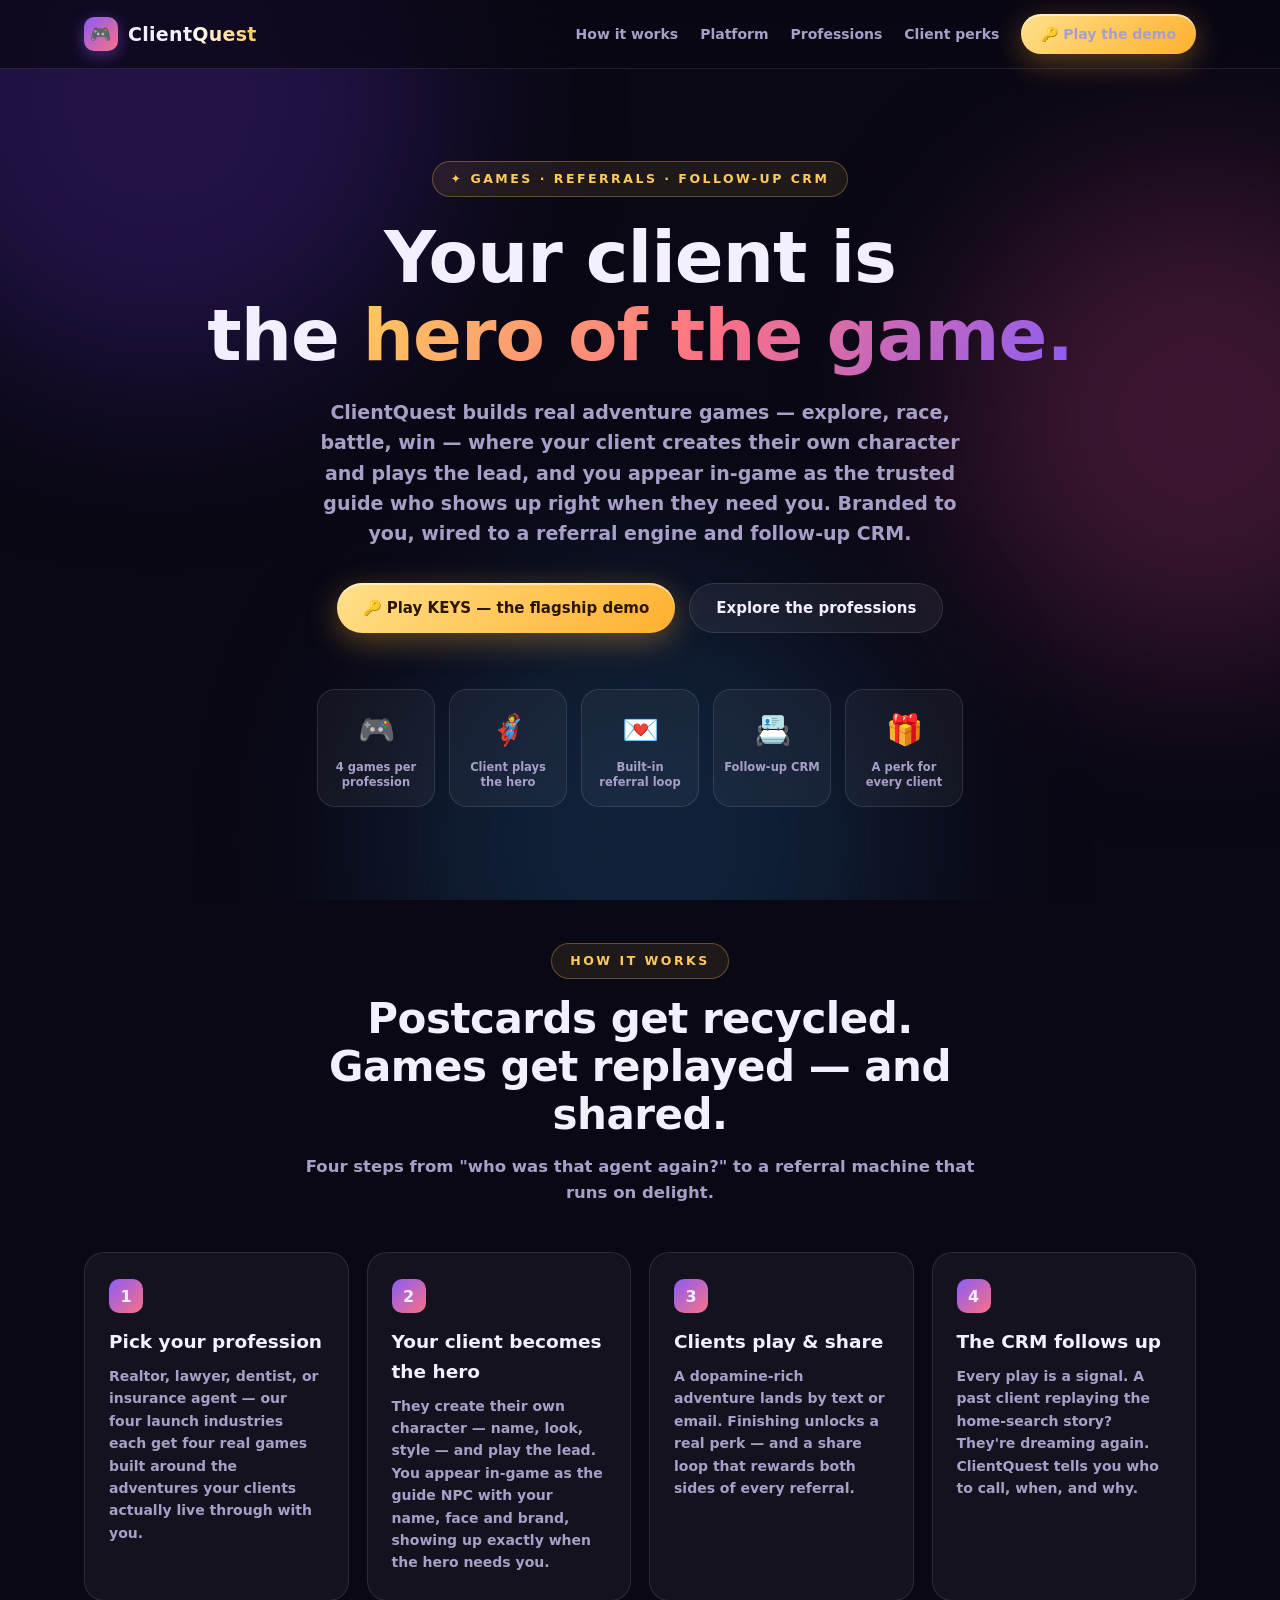
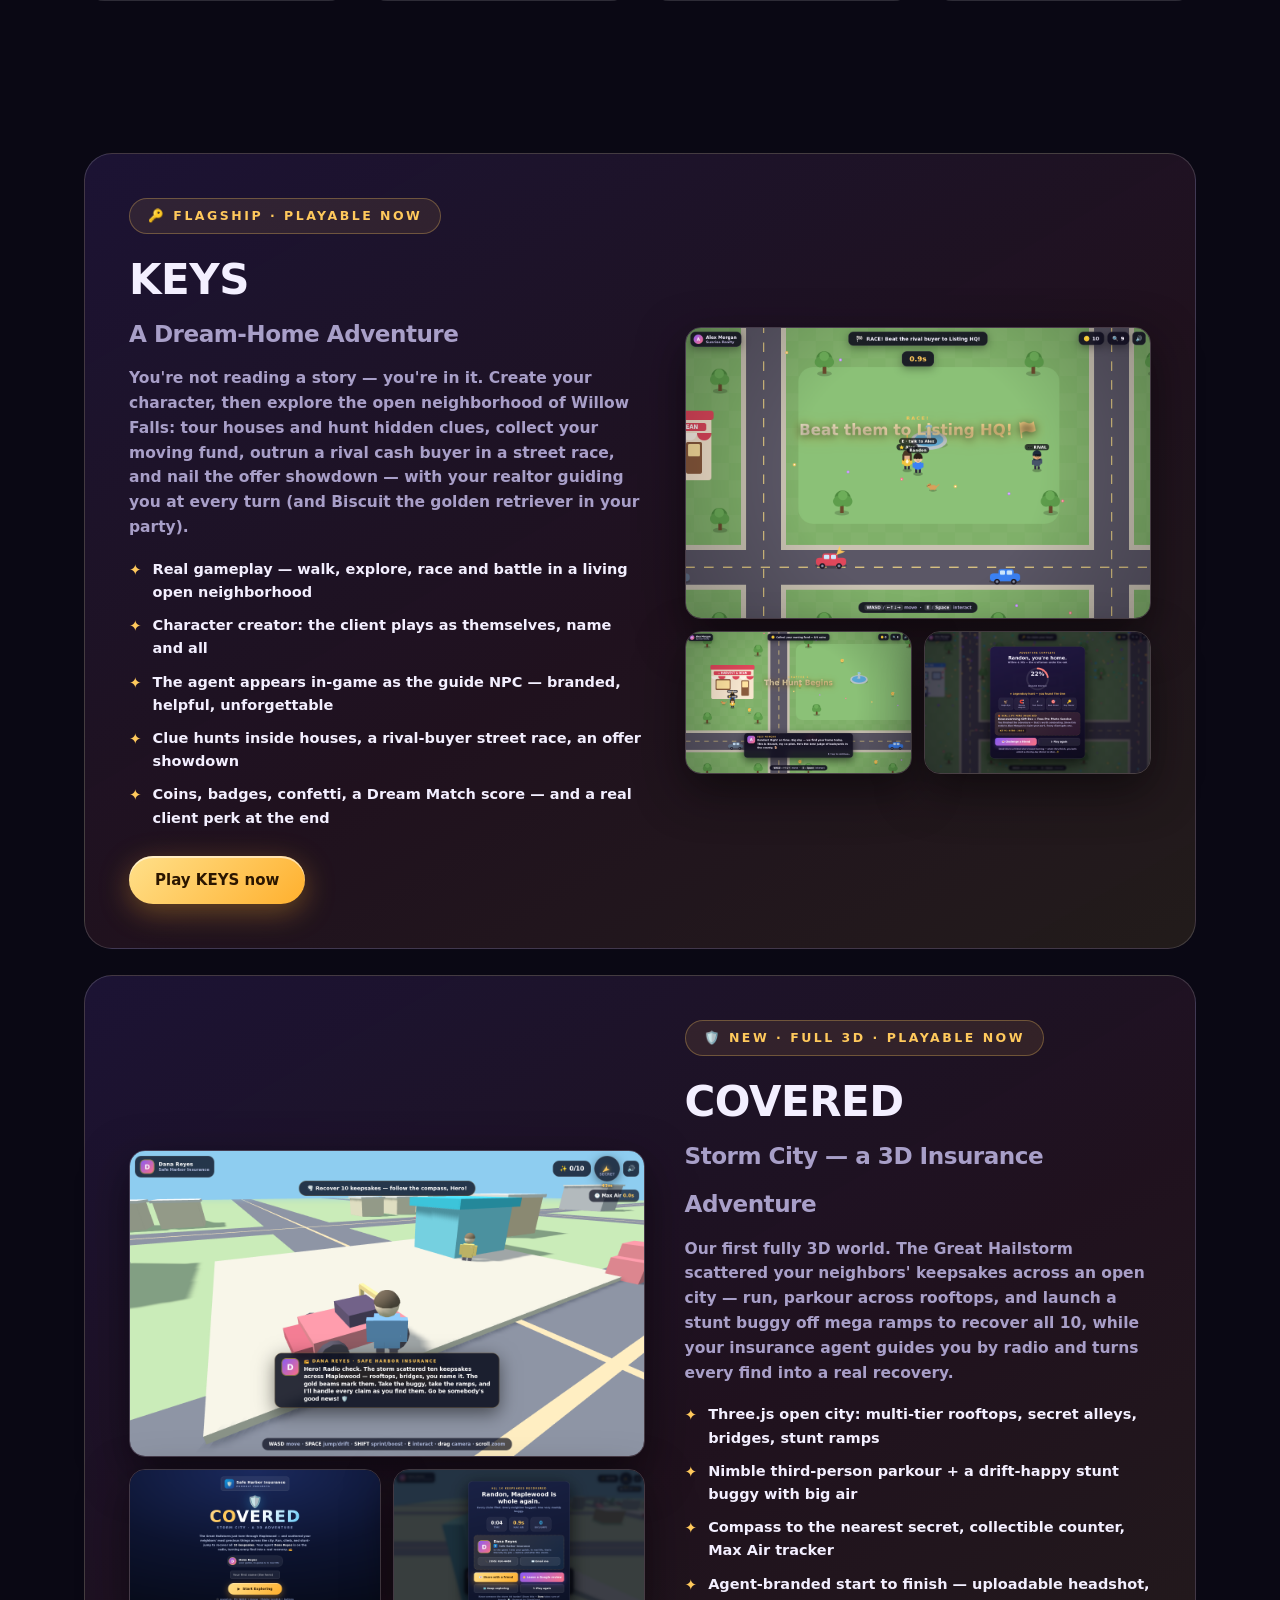
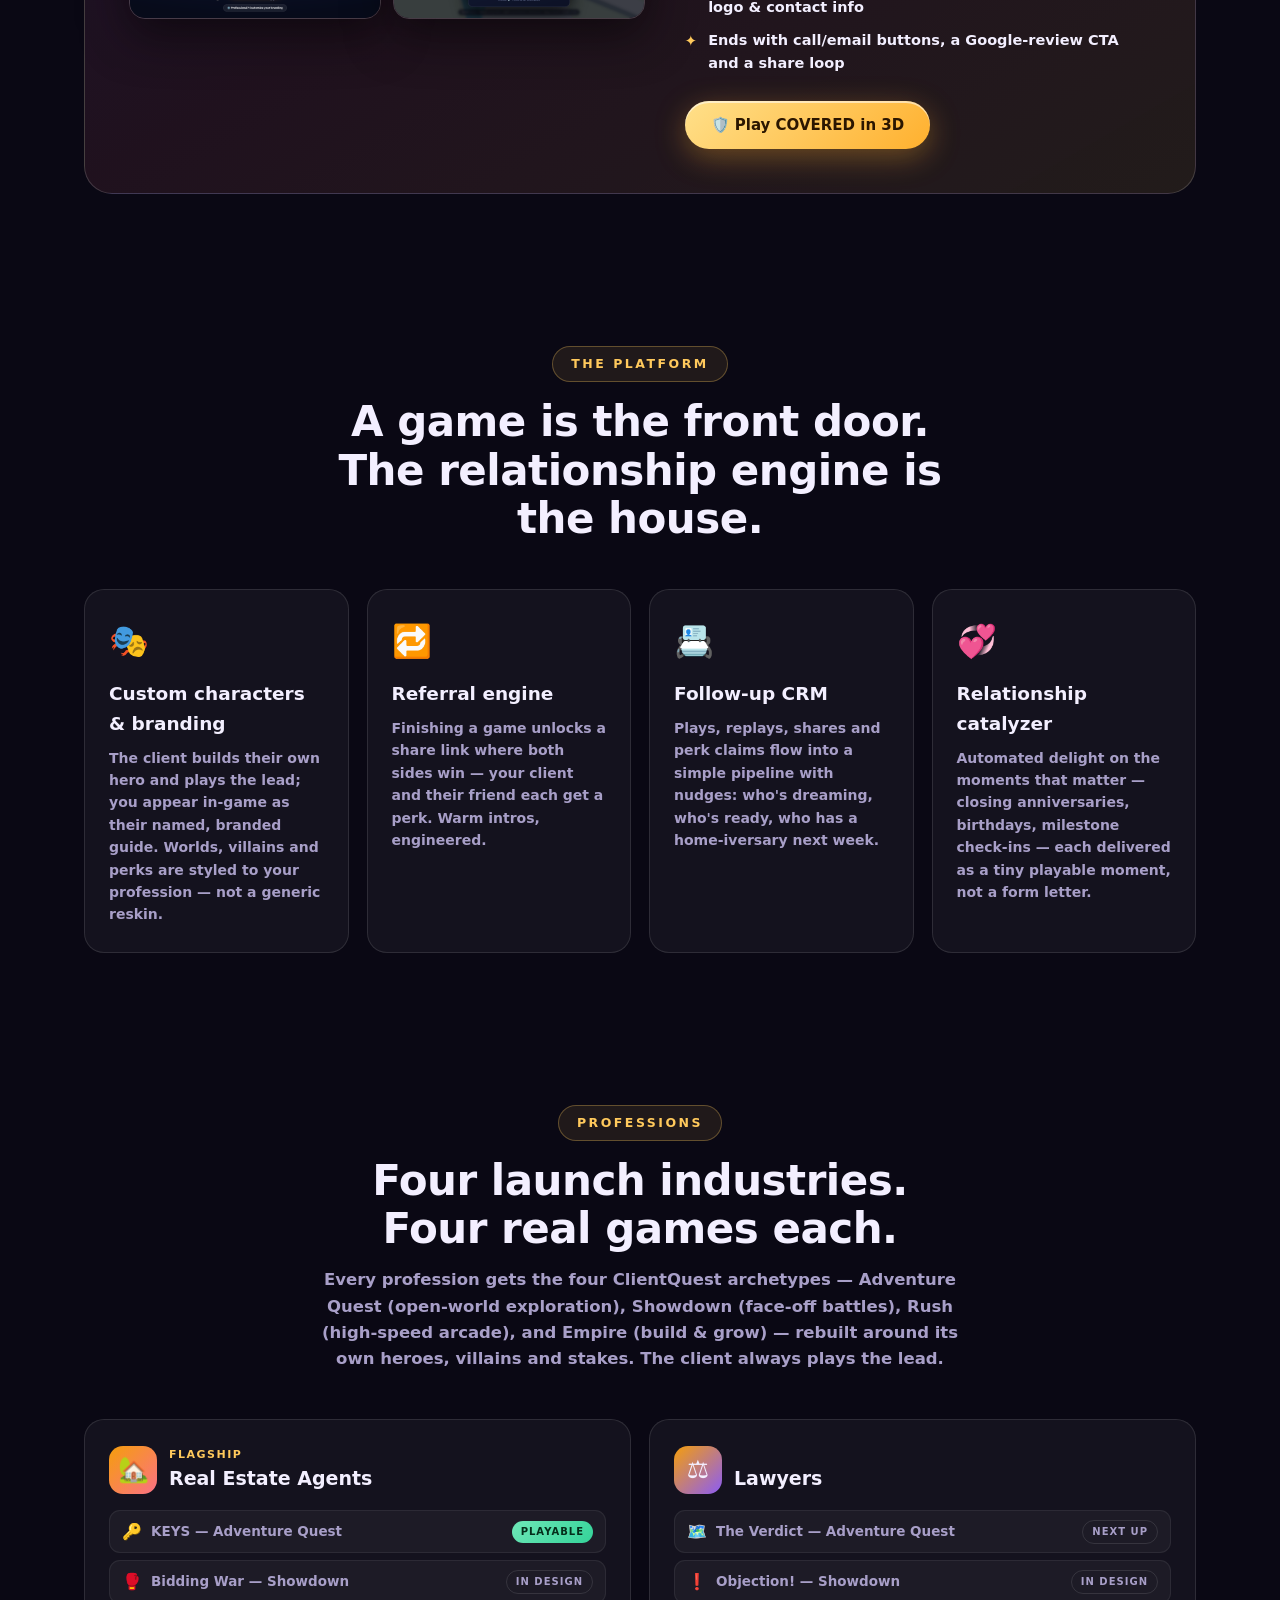
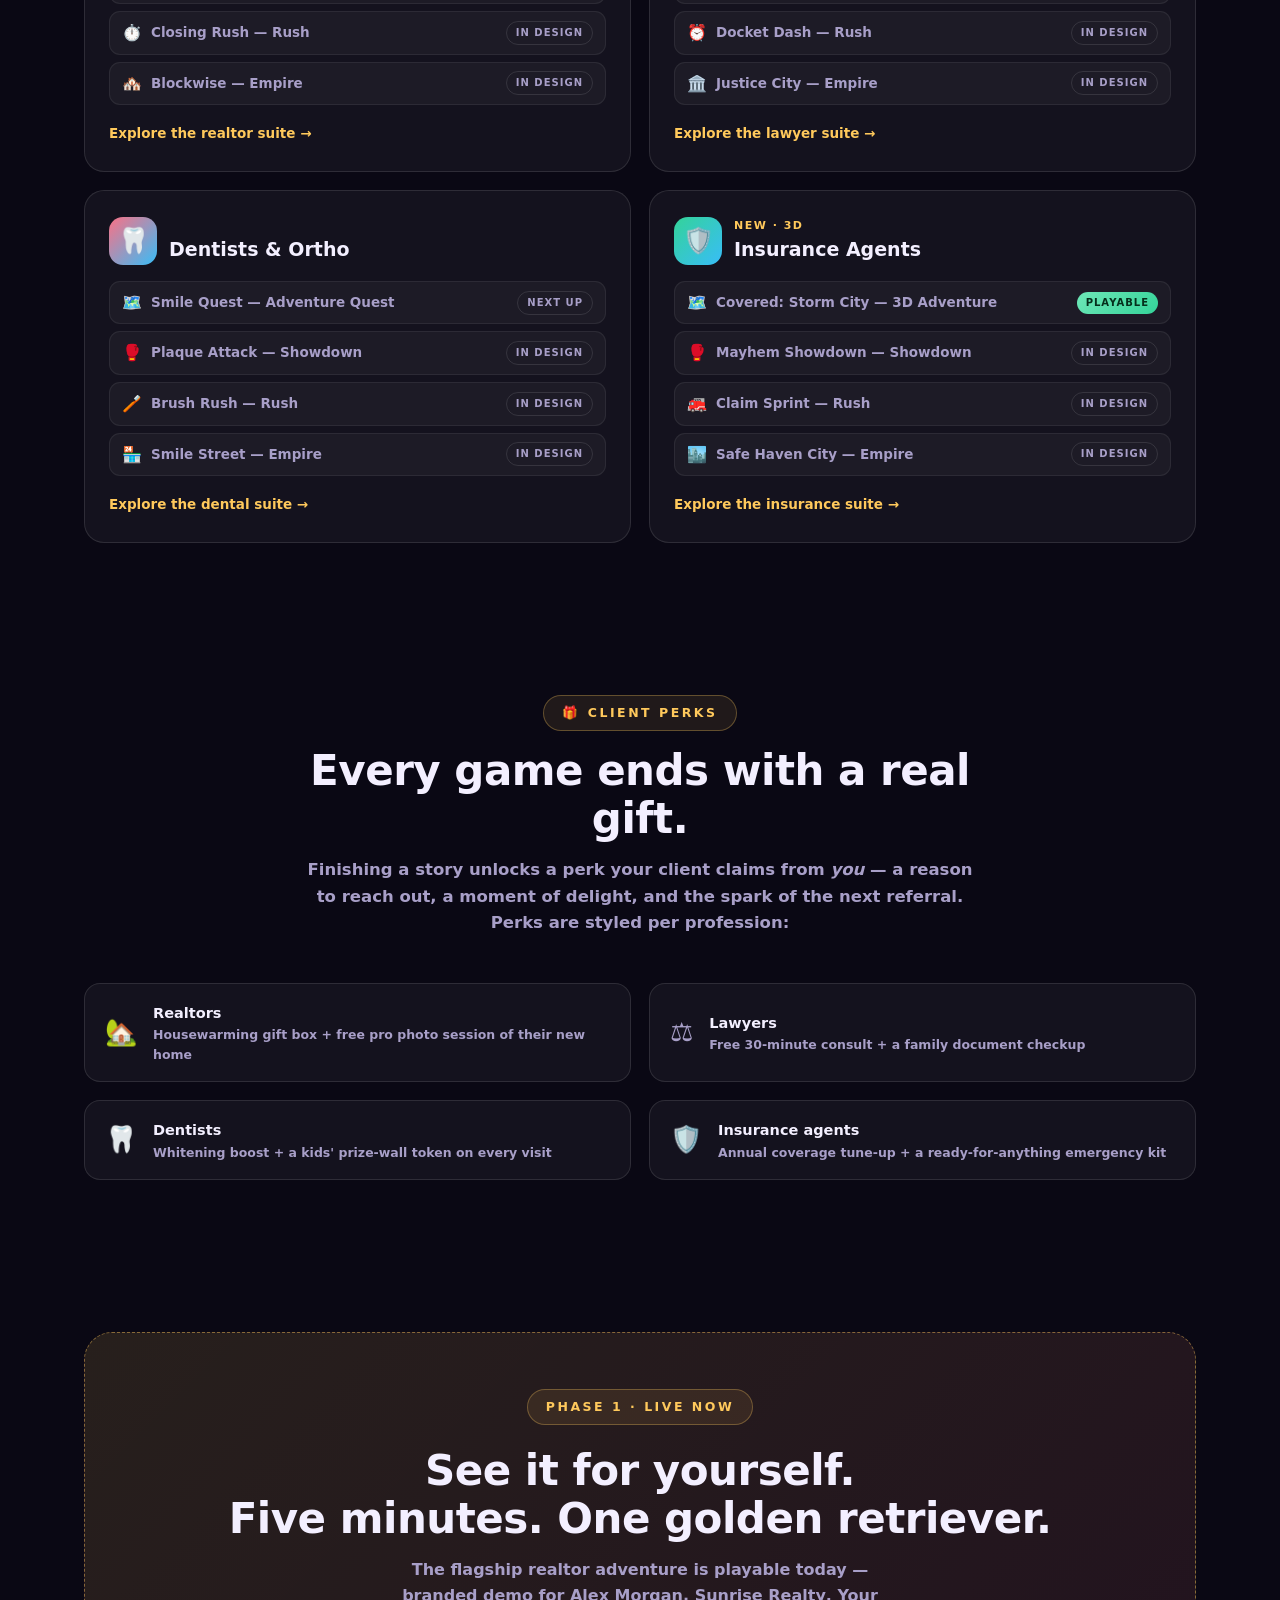
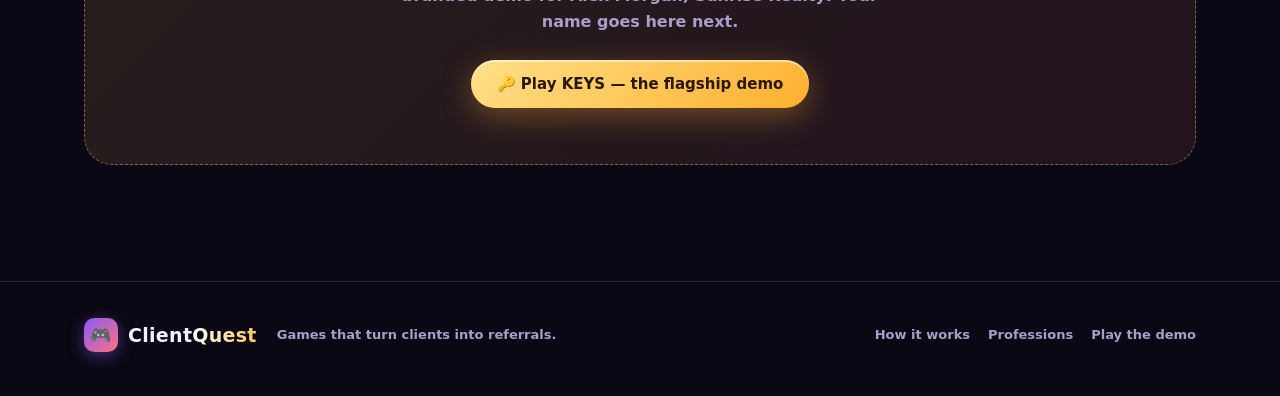
==== commit 99b7c320: "Add COVERED: Storm City — 3D open-city insurance adventure (Three.js) New fully-3D exploration proto" ====
--- a/index.html
+++ b/index.html
@@ -82,6 +82,27 @@
         <img src="assets/keys-end.png" alt="KEYS ending — Dream Match score, badges and client perk">
       </div>
     </div>
+
+    <div class="demo-panel reveal" style="margin-top:26px">
+      <div class="demo-shots">
+        <img class="wide" src="assets/covered-plaza.png" alt="COVERED gameplay — the 3D city plaza with the stunt buggy and agent guide">
+        <img src="assets/covered-title.png" alt="COVERED title screen — the agent's firm presents the game">
+        <img src="assets/covered-end.png" alt="COVERED ending — agent contact card with review and share buttons">
+      </div>
+      <div>
+        <div class="kicker">🛡️ New · Full 3D · Playable now</div>
+        <h2>COVERED<br><span style="font-size:.55em;color:var(--muted)">Storm City — a 3D Insurance Adventure</span></h2>
+        <p><b>Our first fully 3D world.</b> The Great Hailstorm scattered your neighbors' keepsakes across an open city — run, parkour across rooftops, and launch a stunt buggy off mega ramps to recover all 10, while your insurance agent guides you by radio and turns every find into a real recovery.</p>
+        <ul class="feat-list">
+          <li>Three.js open city: multi-tier rooftops, secret alleys, bridges, stunt ramps</li>
+          <li>Nimble third-person parkour + a drift-happy stunt buggy with big air</li>
+          <li>Compass to the nearest secret, collectible counter, Max Air tracker</li>
+          <li>Agent-branded start to finish — uploadable headshot, logo &amp; contact info</li>
+          <li>Ends with call/email buttons, a Google-review CTA and a share loop</li>
+        </ul>
+        <a class="btn btn-gold" href="games/insurance/covered/index.html">🛡️ Play COVERED in 3D</a>
+      </div>
+    </div>
   </div>
 </section>
 
@@ -145,9 +166,9 @@
       </div>
 
       <div class="card prof-card reveal" style="--pa:#34d399;--pb:#38bdf8">
-        <div class="top"><span class="pe">🛡️</span><div><div class="flag">&nbsp;</div><h3>Insurance Agents</h3></div></div>
-        <ul class="gamelist">
-          <li><span class="ge">🗺️</span>Covered — Adventure Quest<span class="soon">NEXT UP</span></li>
+        <div class="top"><span class="pe">🛡️</span><div><div class="flag">New · 3D</div><h3>Insurance Agents</h3></div></div>
+        <ul class="gamelist">
+          <li><span class="ge">🗺️</span>Covered: Storm City — 3D Adventure<span class="live">PLAYABLE</span></li>
           <li><span class="ge">🥊</span>Mayhem Showdown — Showdown<span class="soon">IN DESIGN</span></li>
           <li><span class="ge">🚒</span>Claim Sprint — Rush<span class="soon">IN DESIGN</span></li>
           <li><span class="ge">🏙️</span>Safe Haven City — Empire<span class="soon">IN DESIGN</span></li>
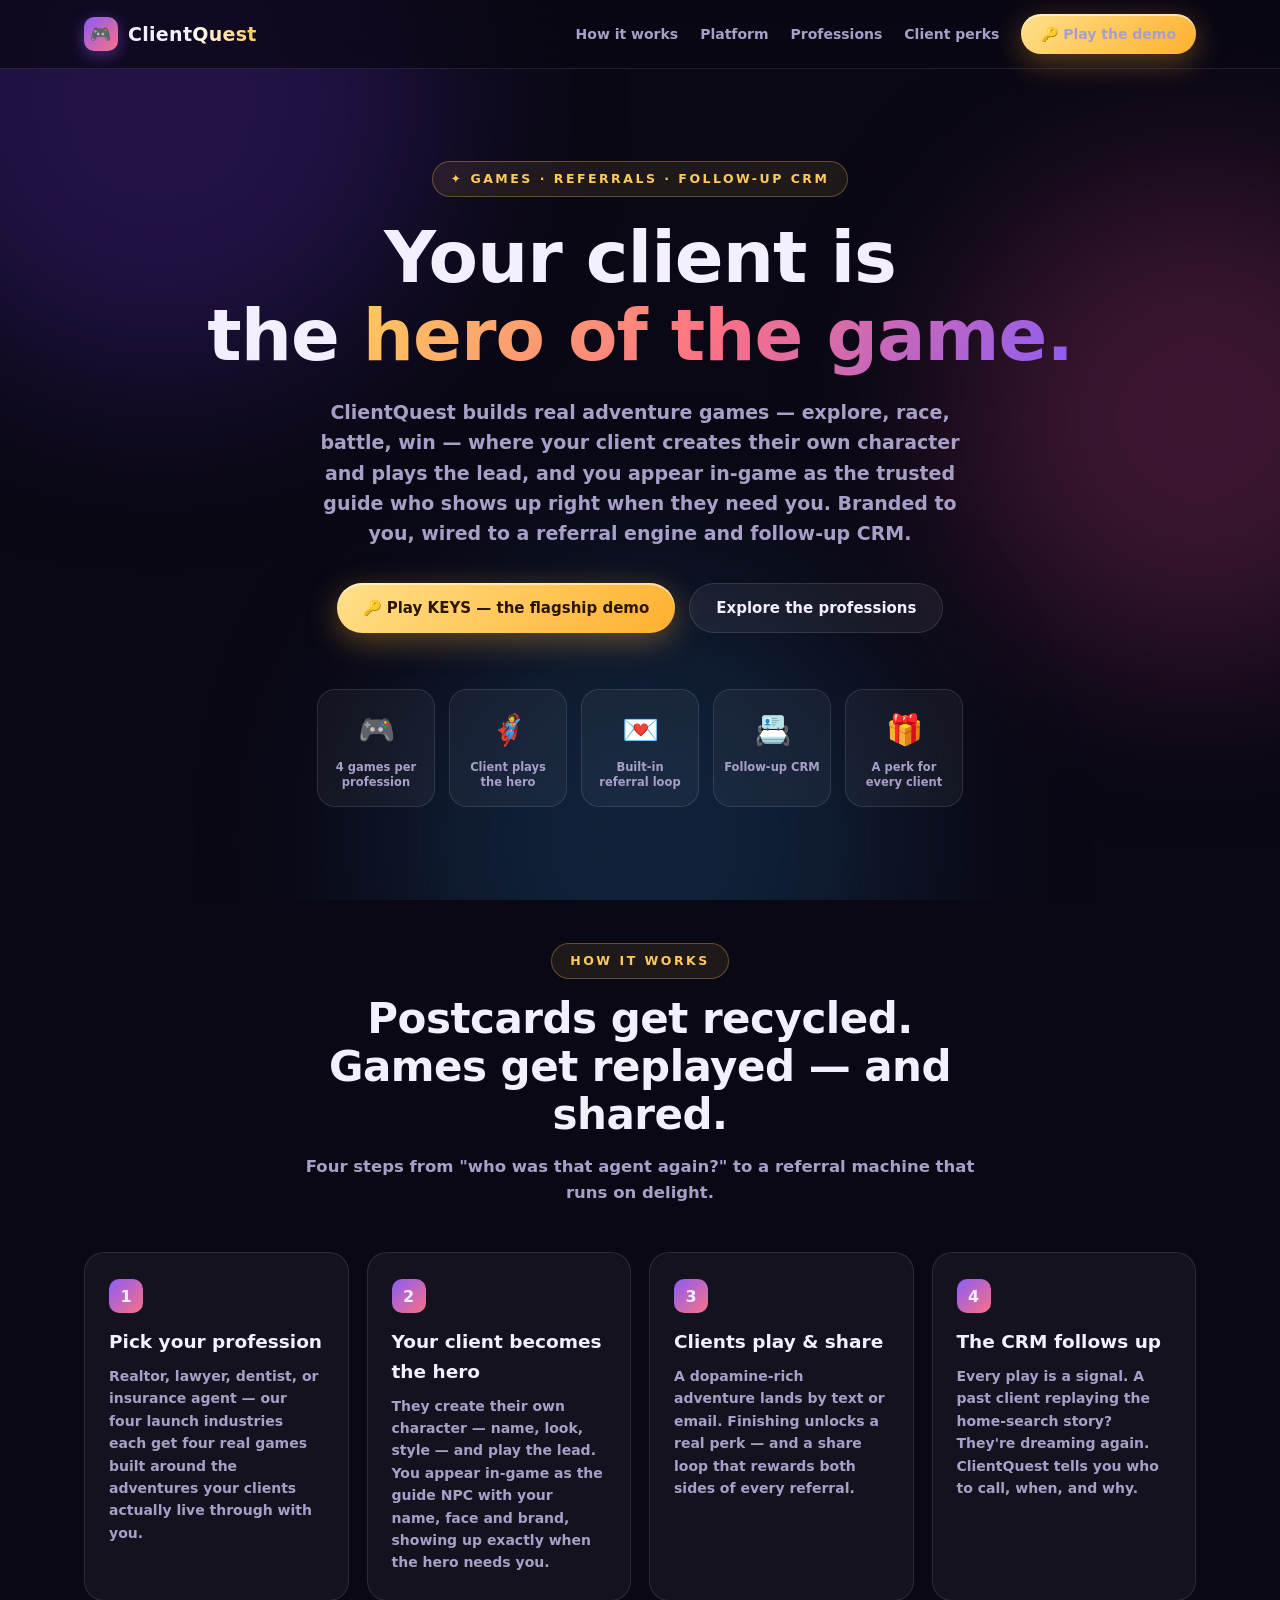
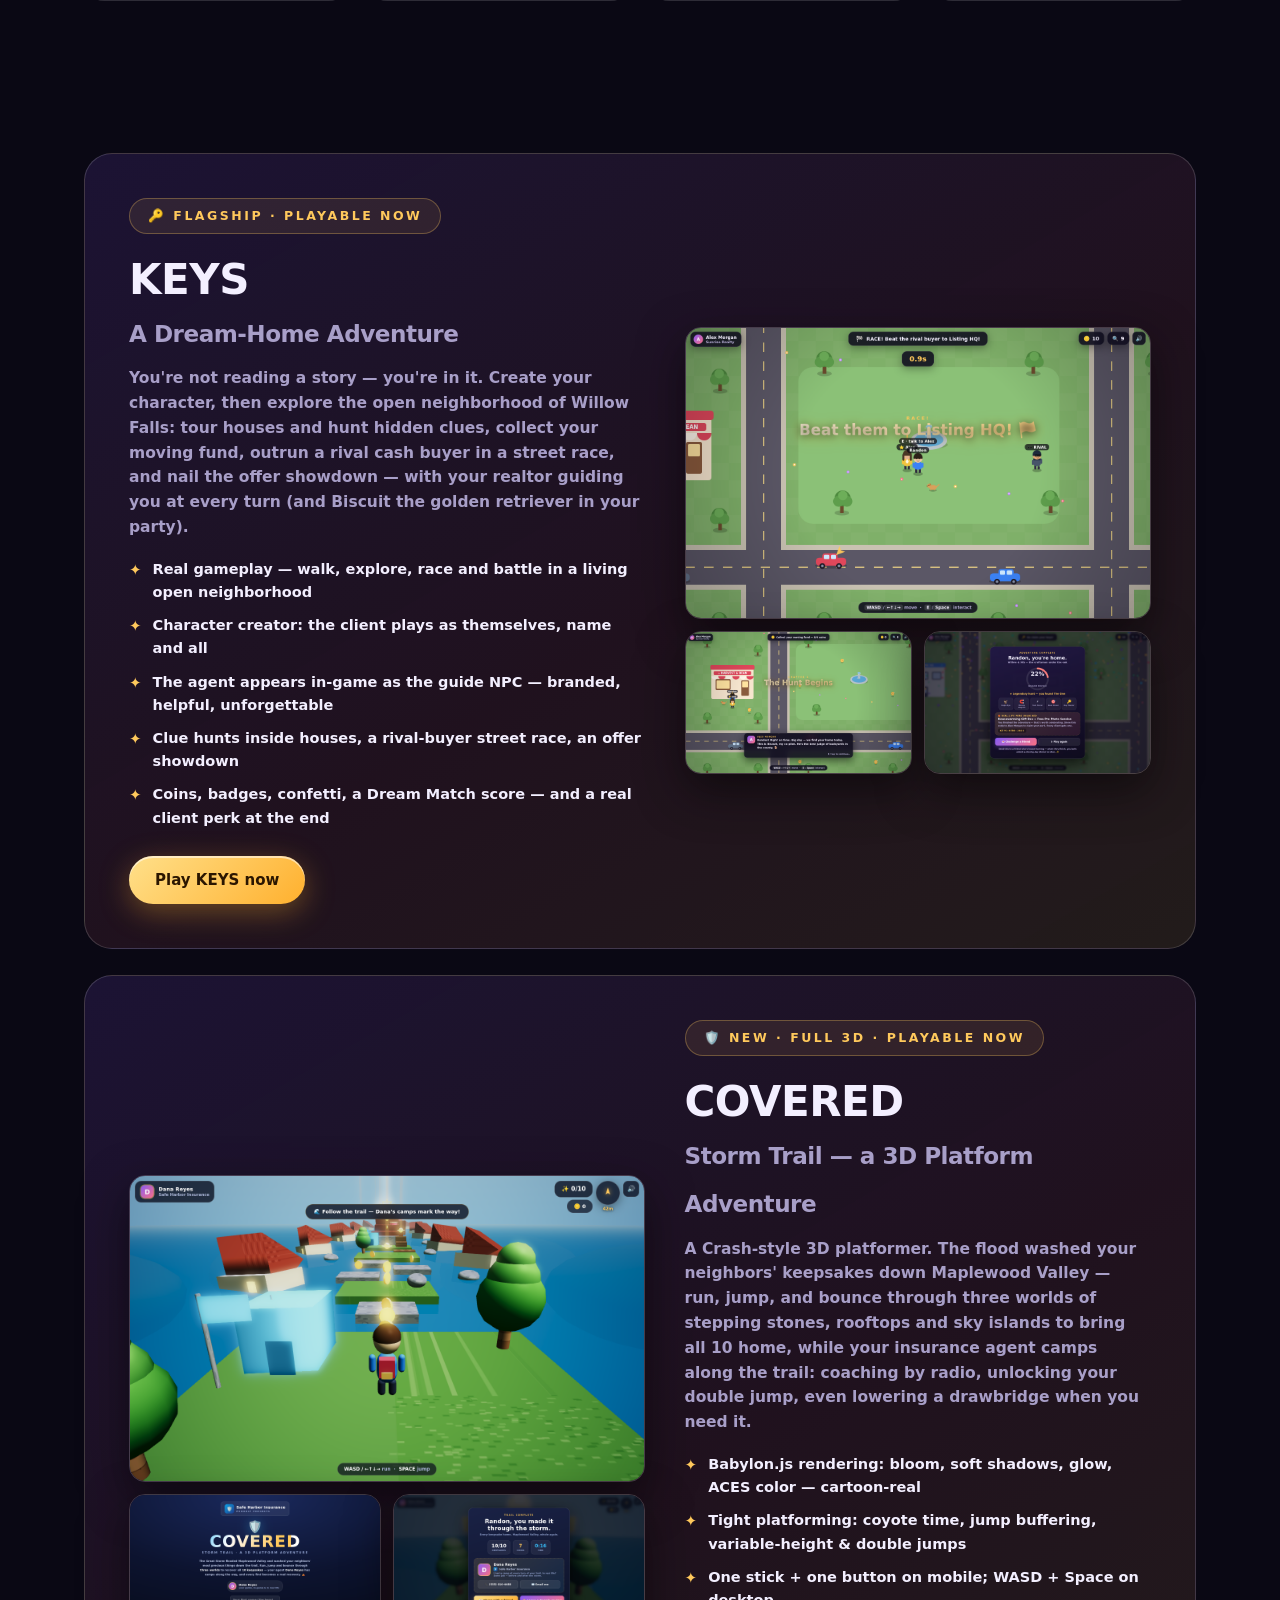
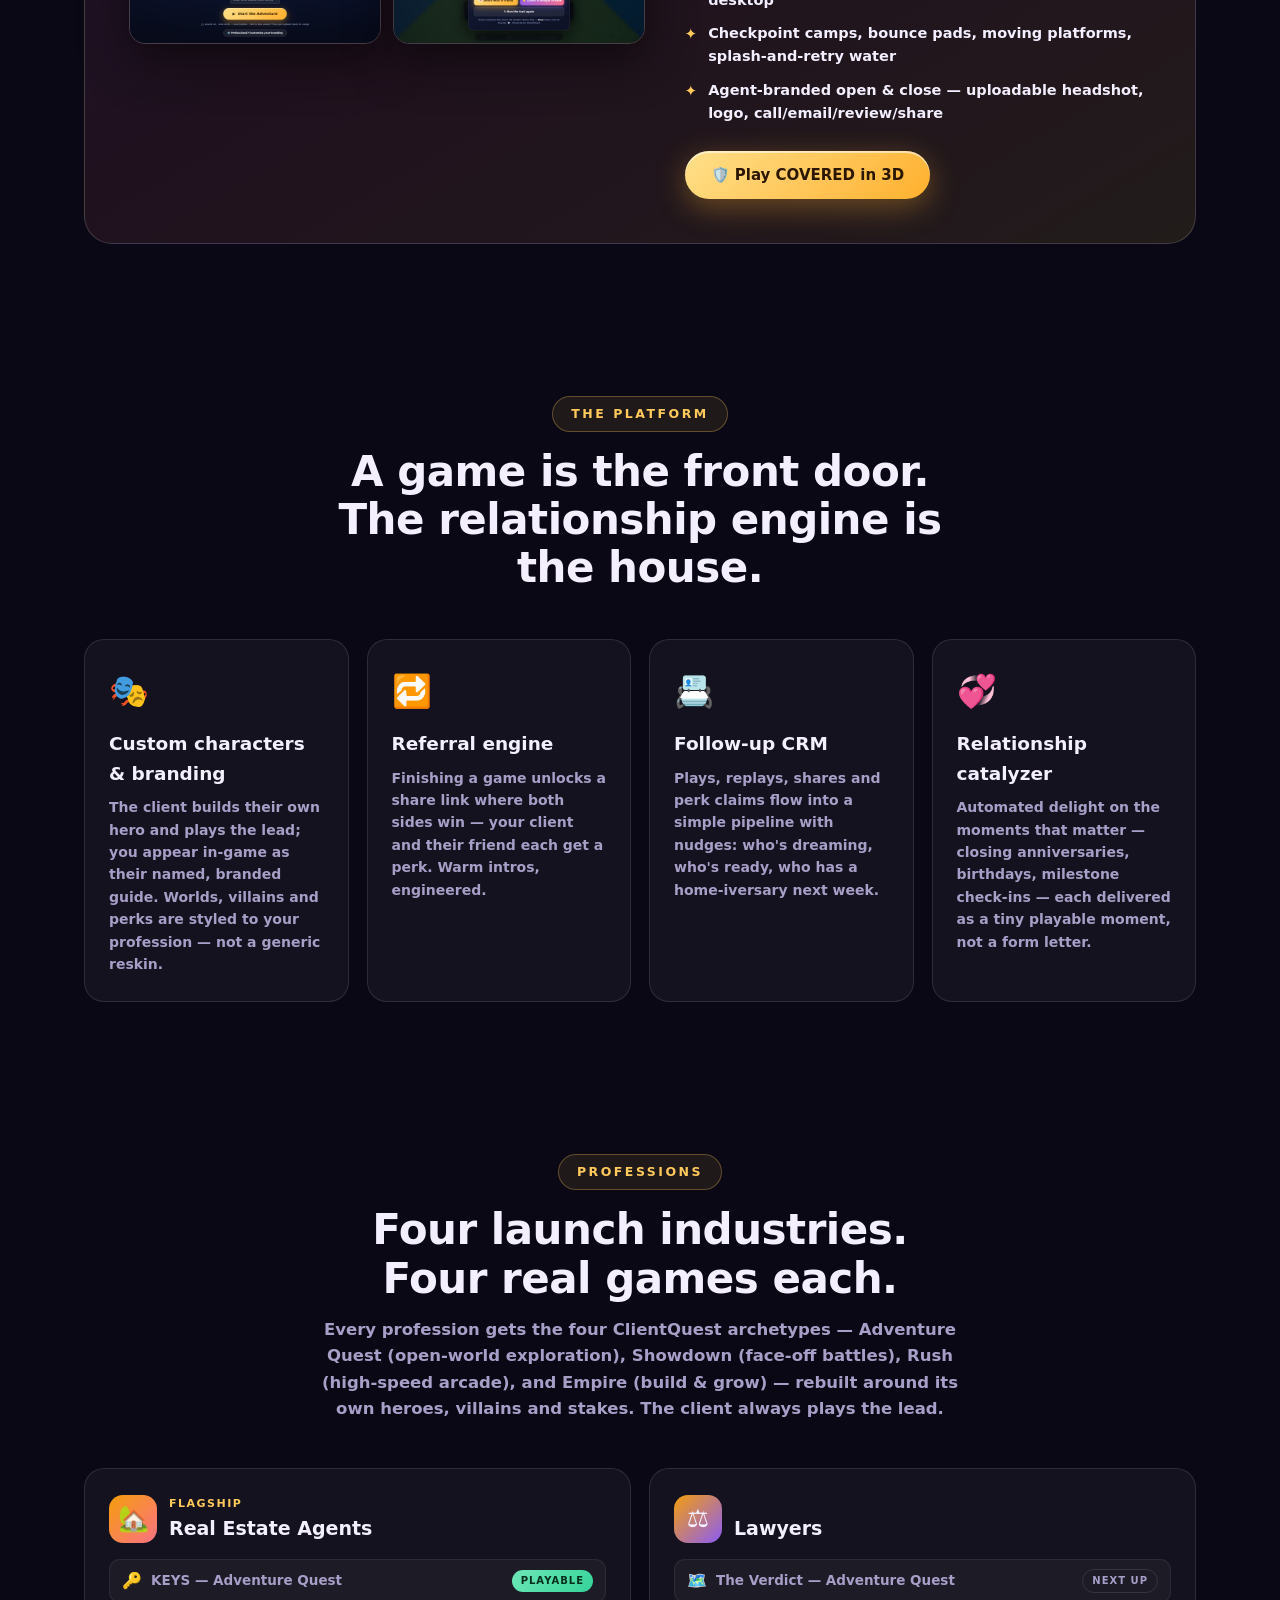
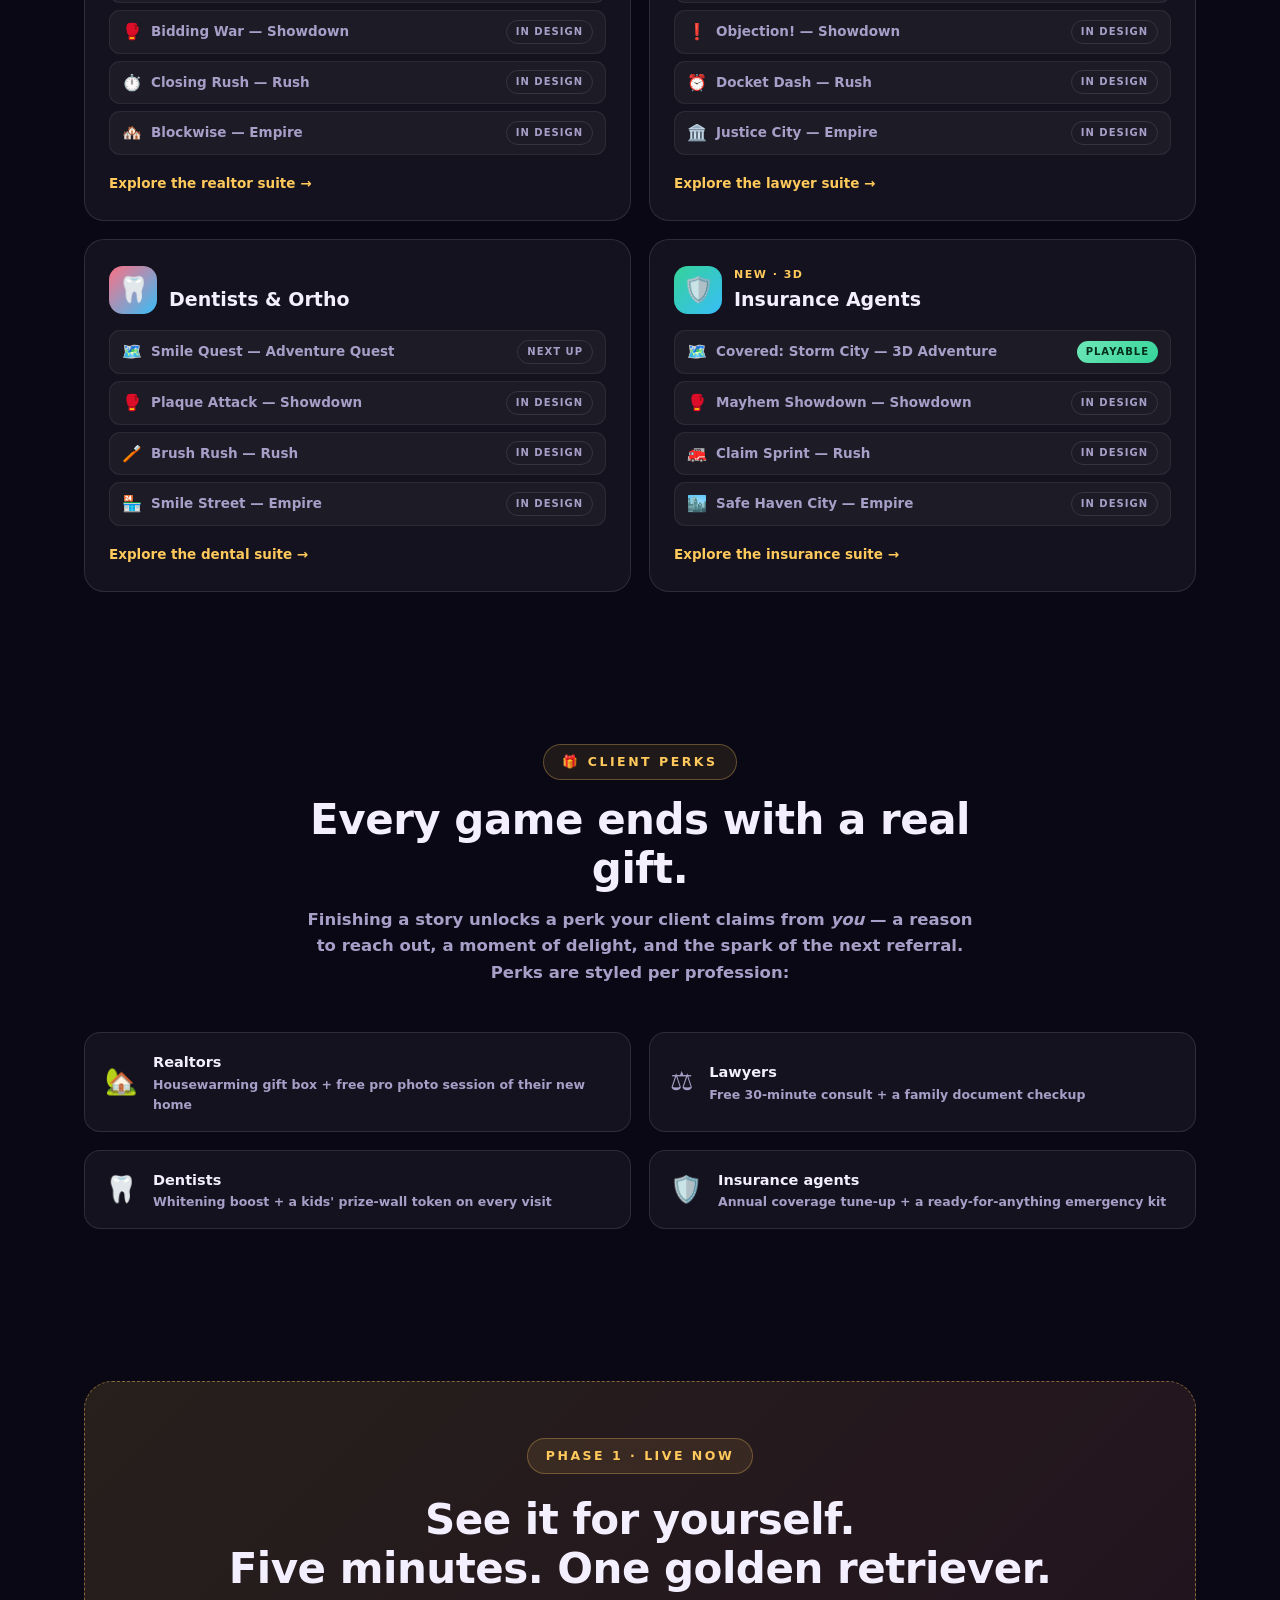
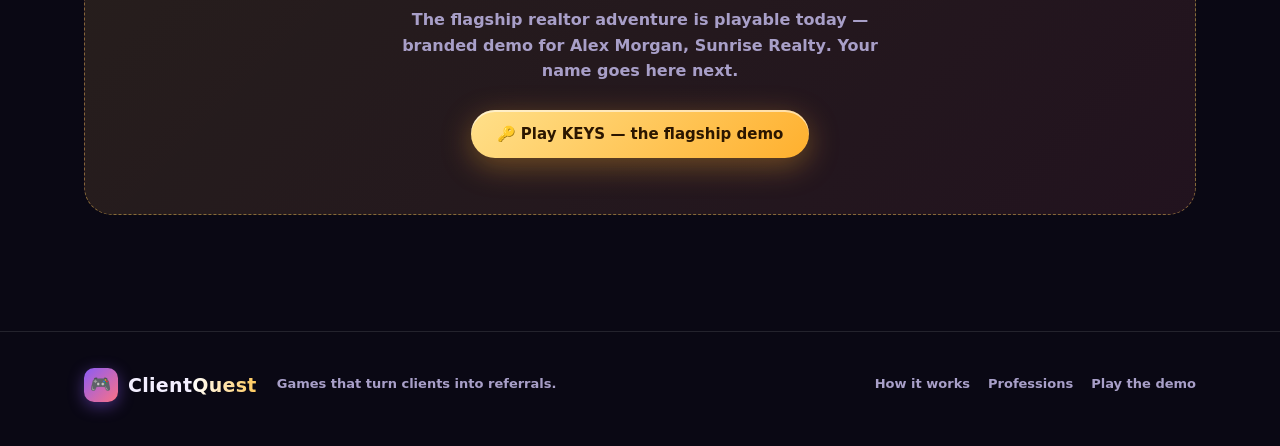
==== commit beea8487: "Rebuild COVERED as Crash-style 3D platformer on Babylon.js Complete pivot from the open-city prototy" ====
--- a/index.html
+++ b/index.html
@@ -91,14 +91,14 @@
       </div>
       <div>
         <div class="kicker">🛡️ New · Full 3D · Playable now</div>
-        <h2>COVERED<br><span style="font-size:.55em;color:var(--muted)">Storm City — a 3D Insurance Adventure</span></h2>
-        <p><b>Our first fully 3D world.</b> The Great Hailstorm scattered your neighbors' keepsakes across an open city — run, parkour across rooftops, and launch a stunt buggy off mega ramps to recover all 10, while your insurance agent guides you by radio and turns every find into a real recovery.</p>
+        <h2>COVERED<br><span style="font-size:.55em;color:var(--muted)">Storm Trail — a 3D Platform Adventure</span></h2>
+        <p><b>A Crash-style 3D platformer.</b> The flood washed your neighbors' keepsakes down Maplewood Valley — run, jump, and bounce through three worlds of stepping stones, rooftops and sky islands to bring all 10 home, while your insurance agent camps along the trail: coaching by radio, unlocking your double jump, even lowering a drawbridge when you need it.</p>
         <ul class="feat-list">
-          <li>Three.js open city: multi-tier rooftops, secret alleys, bridges, stunt ramps</li>
-          <li>Nimble third-person parkour + a drift-happy stunt buggy with big air</li>
-          <li>Compass to the nearest secret, collectible counter, Max Air tracker</li>
-          <li>Agent-branded start to finish — uploadable headshot, logo &amp; contact info</li>
-          <li>Ends with call/email buttons, a Google-review CTA and a share loop</li>
+          <li>Babylon.js rendering: bloom, soft shadows, glow, ACES color — cartoon-real</li>
+          <li>Tight platforming: coyote time, jump buffering, variable-height &amp; double jumps</li>
+          <li>One stick + one button on mobile; WASD + Space on desktop</li>
+          <li>Checkpoint camps, bounce pads, moving platforms, splash-and-retry water</li>
+          <li>Agent-branded open &amp; close — uploadable headshot, logo, call/email/review/share</li>
         </ul>
         <a class="btn btn-gold" href="games/insurance/covered/index.html">🛡️ Play COVERED in 3D</a>
       </div>
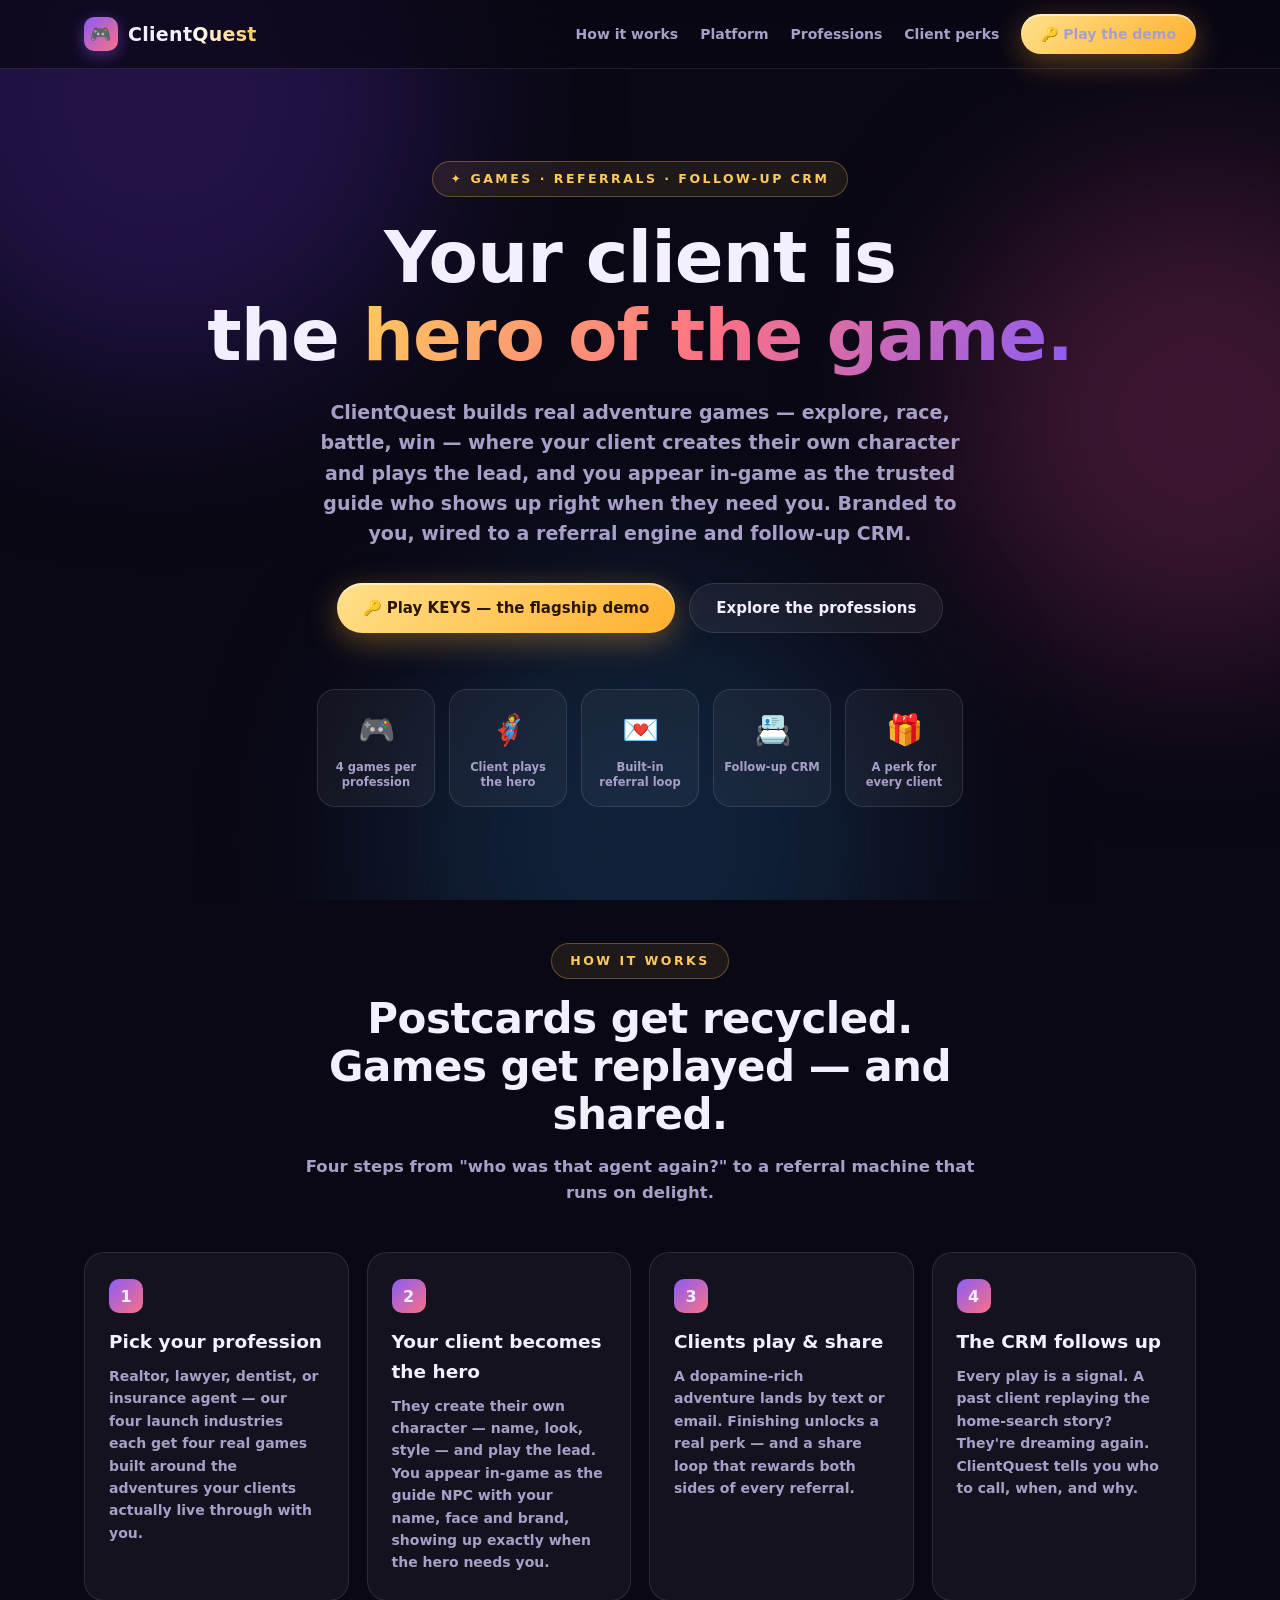
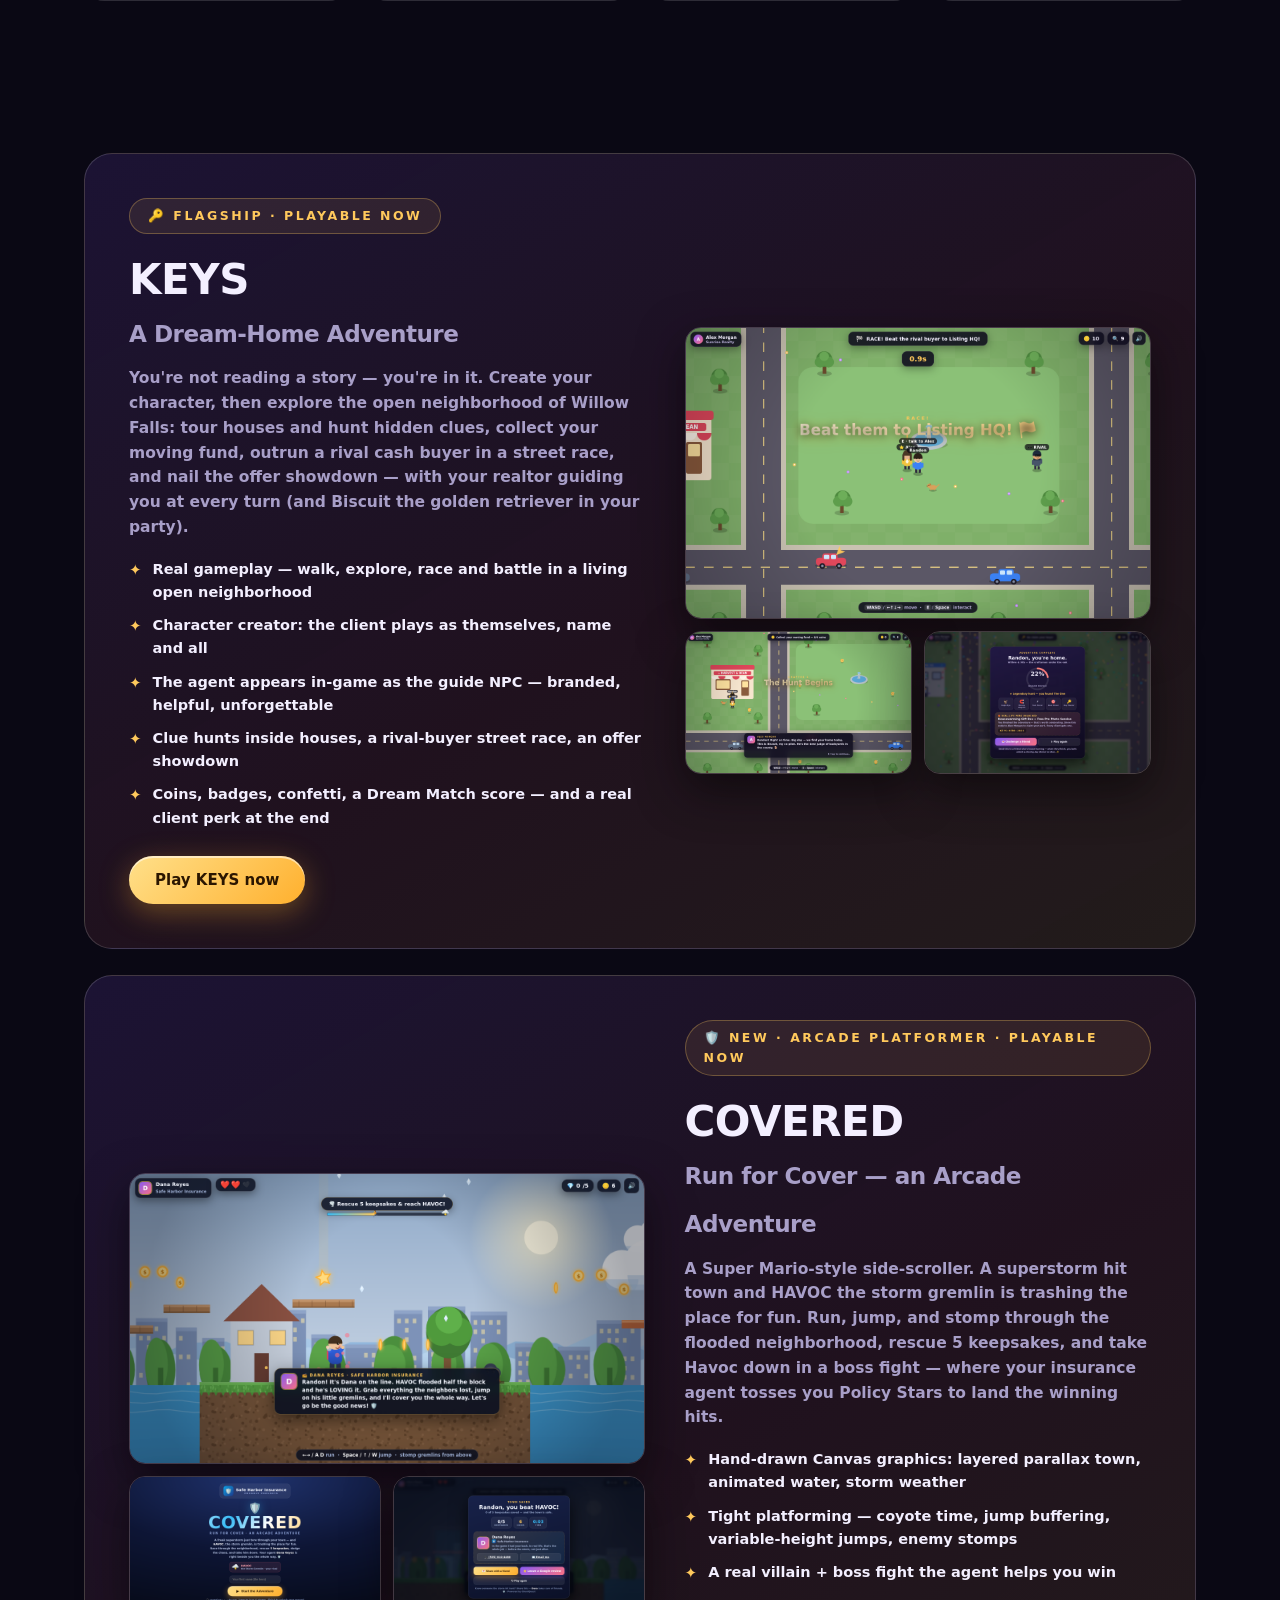
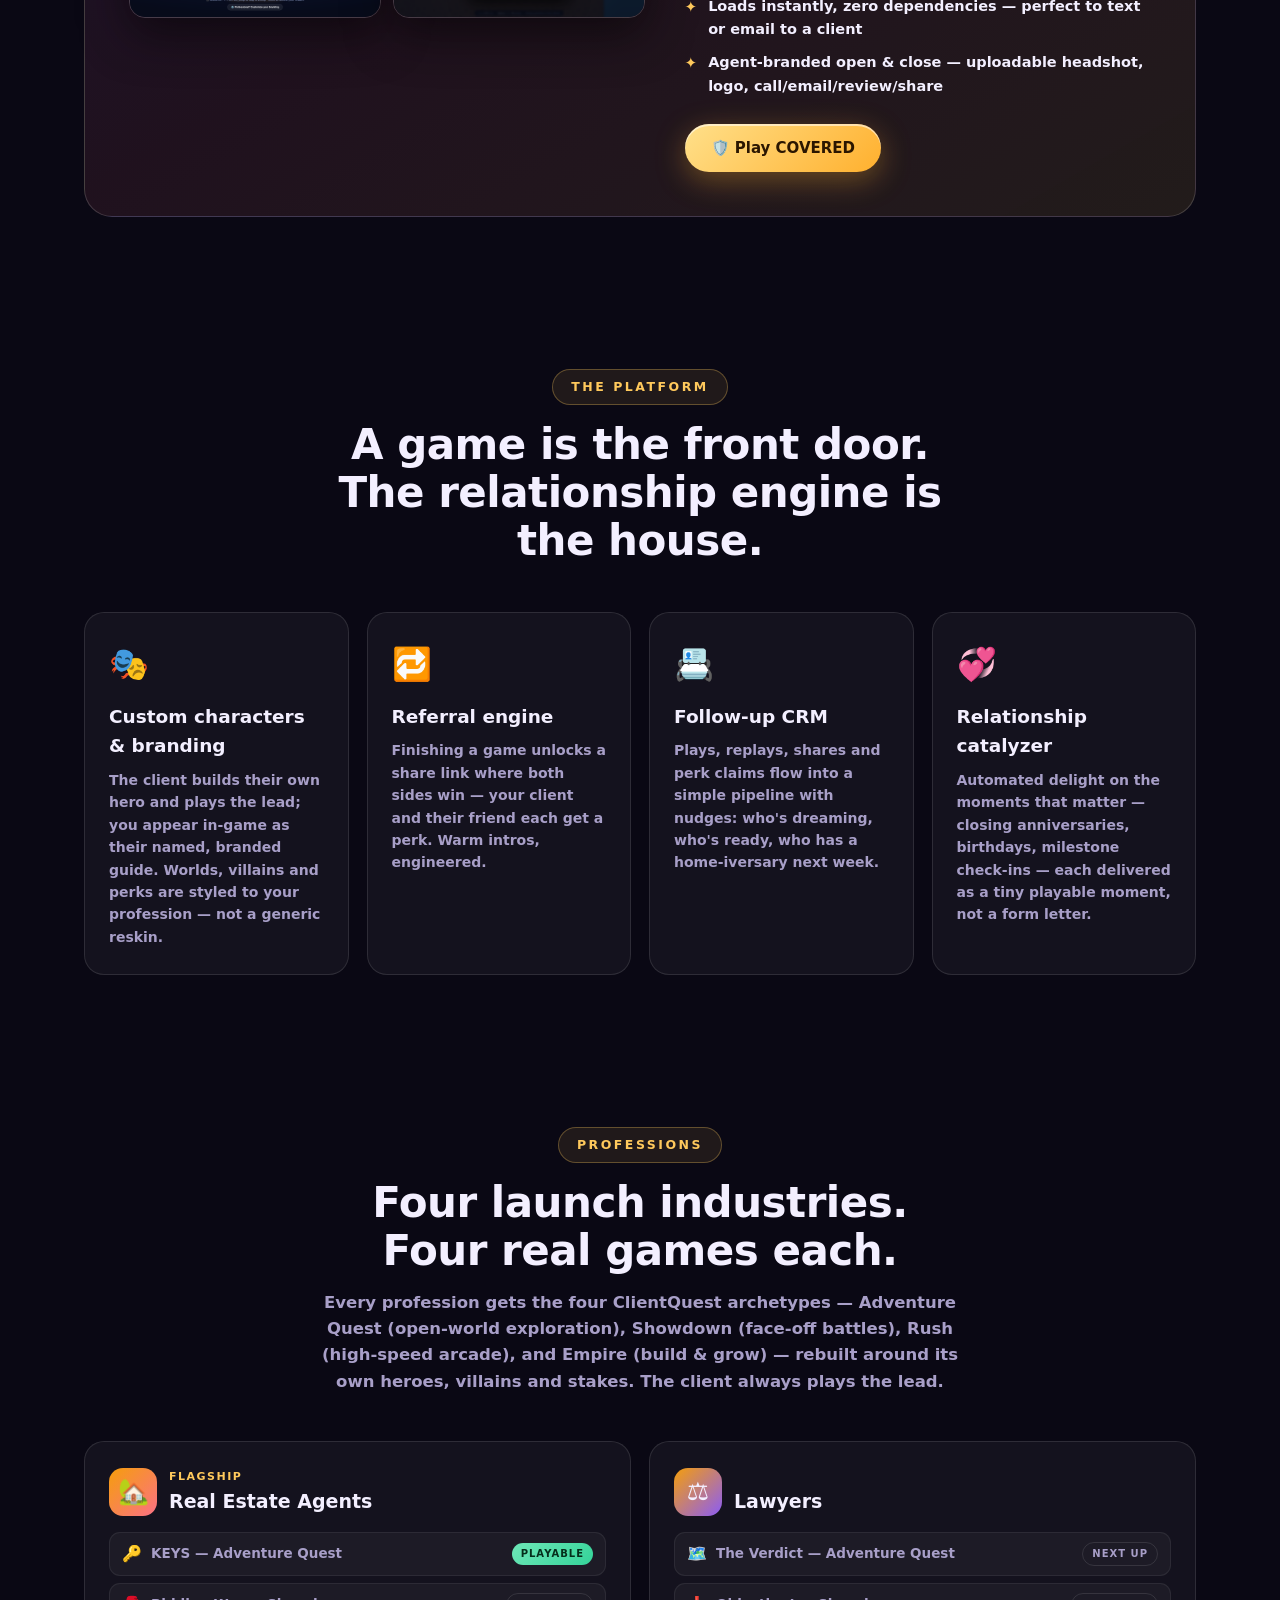
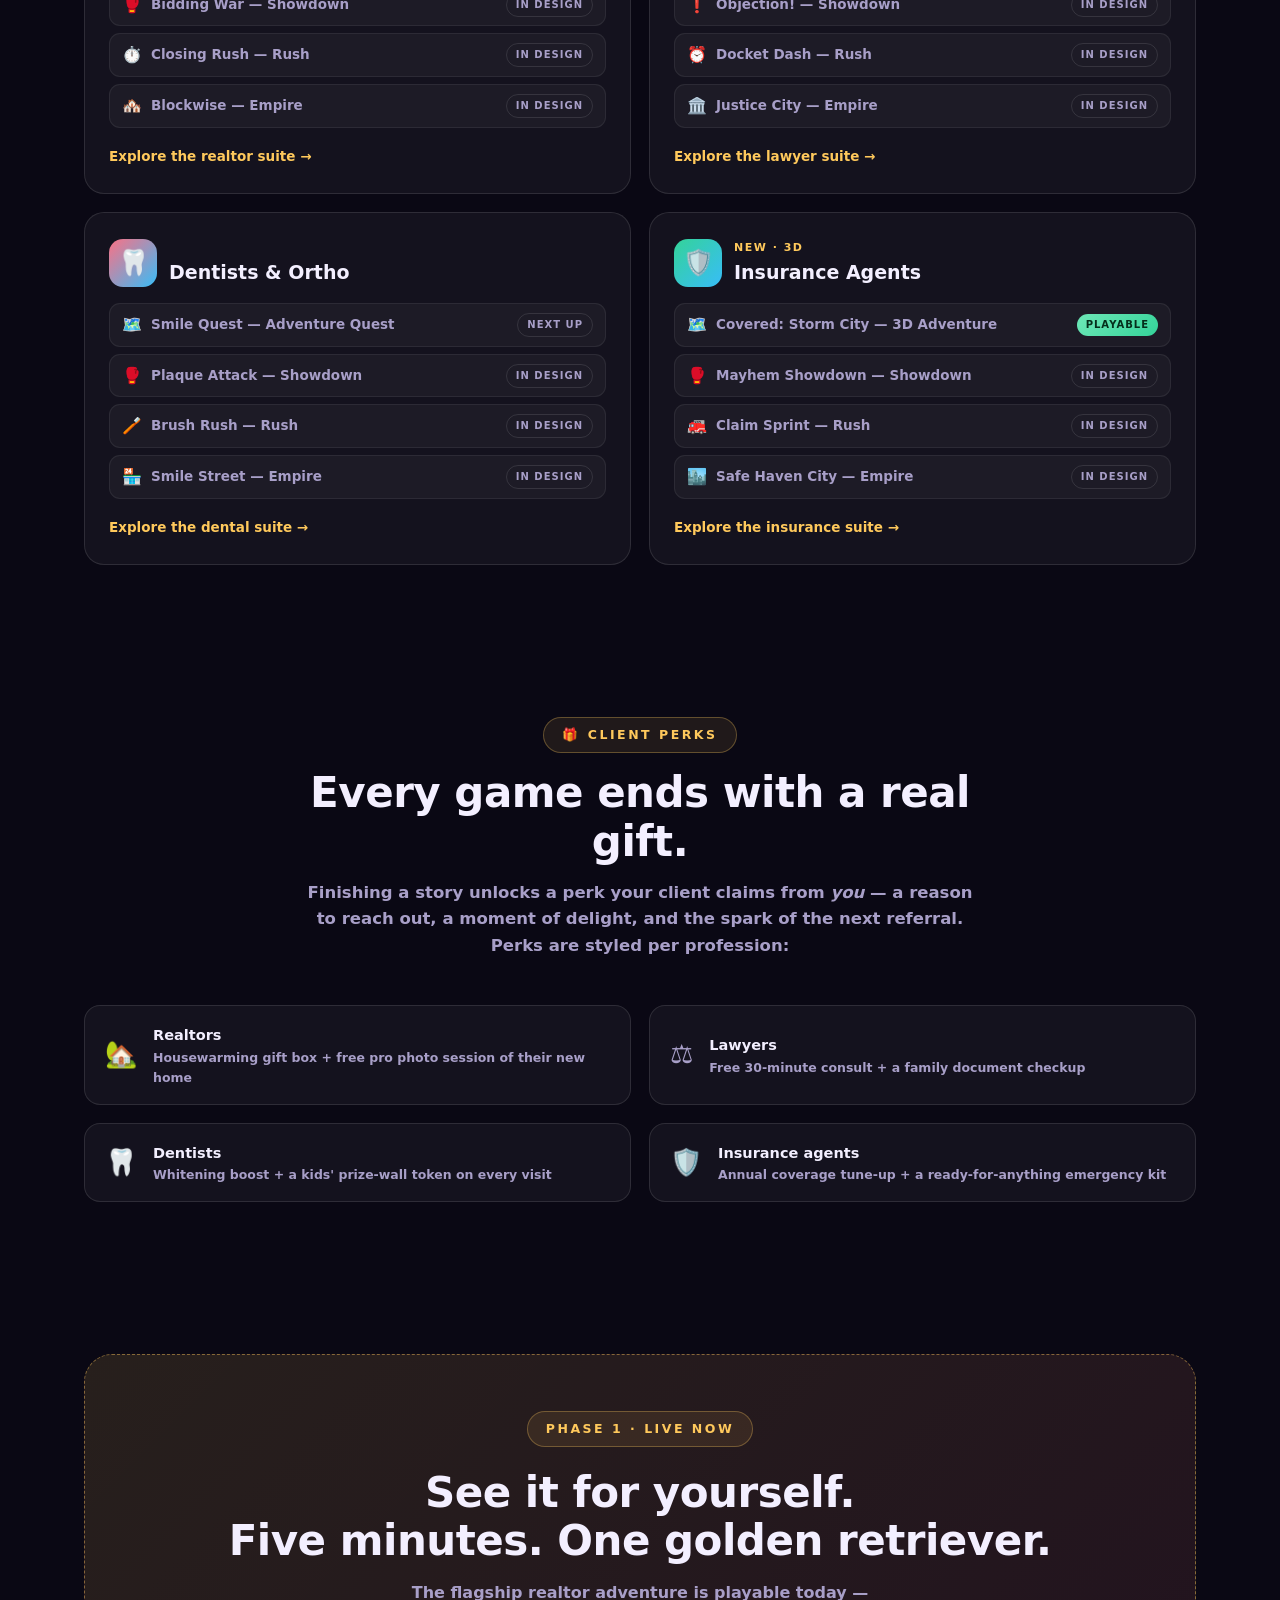
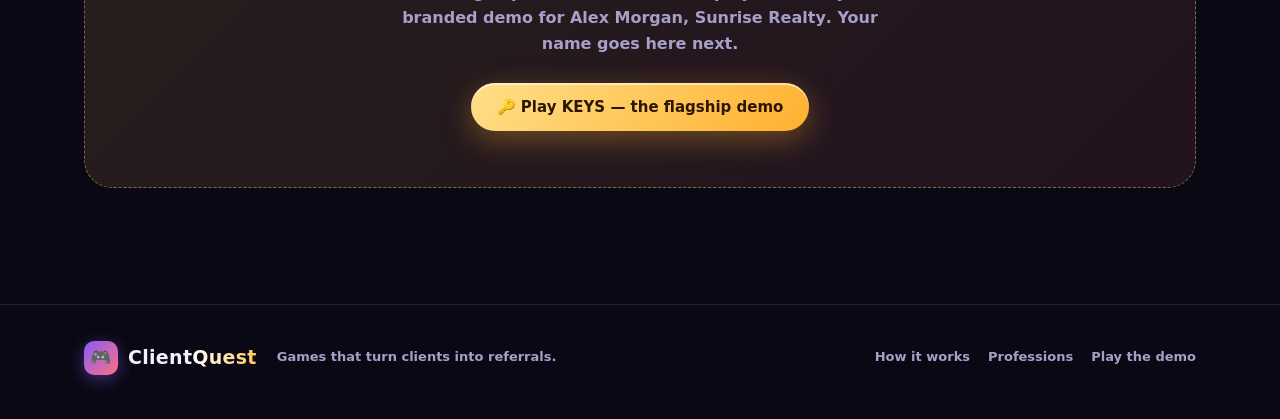
==== commit 80c583c9: "Finish COVERED: Run for Cover — full playthrough verified; refresh site copy - Fix enemy stomp: key " ====
--- a/index.html
+++ b/index.html
@@ -90,17 +90,17 @@
         <img src="assets/covered-end.png" alt="COVERED ending — agent contact card with review and share buttons">
       </div>
       <div>
-        <div class="kicker">🛡️ New · Full 3D · Playable now</div>
-        <h2>COVERED<br><span style="font-size:.55em;color:var(--muted)">Storm Trail — a 3D Platform Adventure</span></h2>
-        <p><b>A Crash-style 3D platformer.</b> The flood washed your neighbors' keepsakes down Maplewood Valley — run, jump, and bounce through three worlds of stepping stones, rooftops and sky islands to bring all 10 home, while your insurance agent camps along the trail: coaching by radio, unlocking your double jump, even lowering a drawbridge when you need it.</p>
+        <div class="kicker">🛡️ New · Arcade platformer · Playable now</div>
+        <h2>COVERED<br><span style="font-size:.55em;color:var(--muted)">Run for Cover — an Arcade Adventure</span></h2>
+        <p><b>A Super Mario-style side-scroller.</b> A superstorm hit town and <b>HAVOC the storm gremlin</b> is trashing the place for fun. Run, jump, and stomp through the flooded neighborhood, rescue 5 keepsakes, and take Havoc down in a boss fight — where your insurance agent tosses you Policy Stars to land the winning hits.</p>
         <ul class="feat-list">
-          <li>Babylon.js rendering: bloom, soft shadows, glow, ACES color — cartoon-real</li>
-          <li>Tight platforming: coyote time, jump buffering, variable-height &amp; double jumps</li>
-          <li>One stick + one button on mobile; WASD + Space on desktop</li>
-          <li>Checkpoint camps, bounce pads, moving platforms, splash-and-retry water</li>
+          <li>Hand-drawn Canvas graphics: layered parallax town, animated water, storm weather</li>
+          <li>Tight platforming — coyote time, jump buffering, variable-height jumps, enemy stomps</li>
+          <li>A real villain + boss fight the agent helps you win</li>
+          <li>Loads instantly, zero dependencies — perfect to text or email to a client</li>
           <li>Agent-branded open &amp; close — uploadable headshot, logo, call/email/review/share</li>
         </ul>
-        <a class="btn btn-gold" href="games/insurance/covered/index.html">🛡️ Play COVERED in 3D</a>
+        <a class="btn btn-gold" href="games/insurance/covered/index.html">🛡️ Play COVERED</a>
       </div>
     </div>
   </div>
